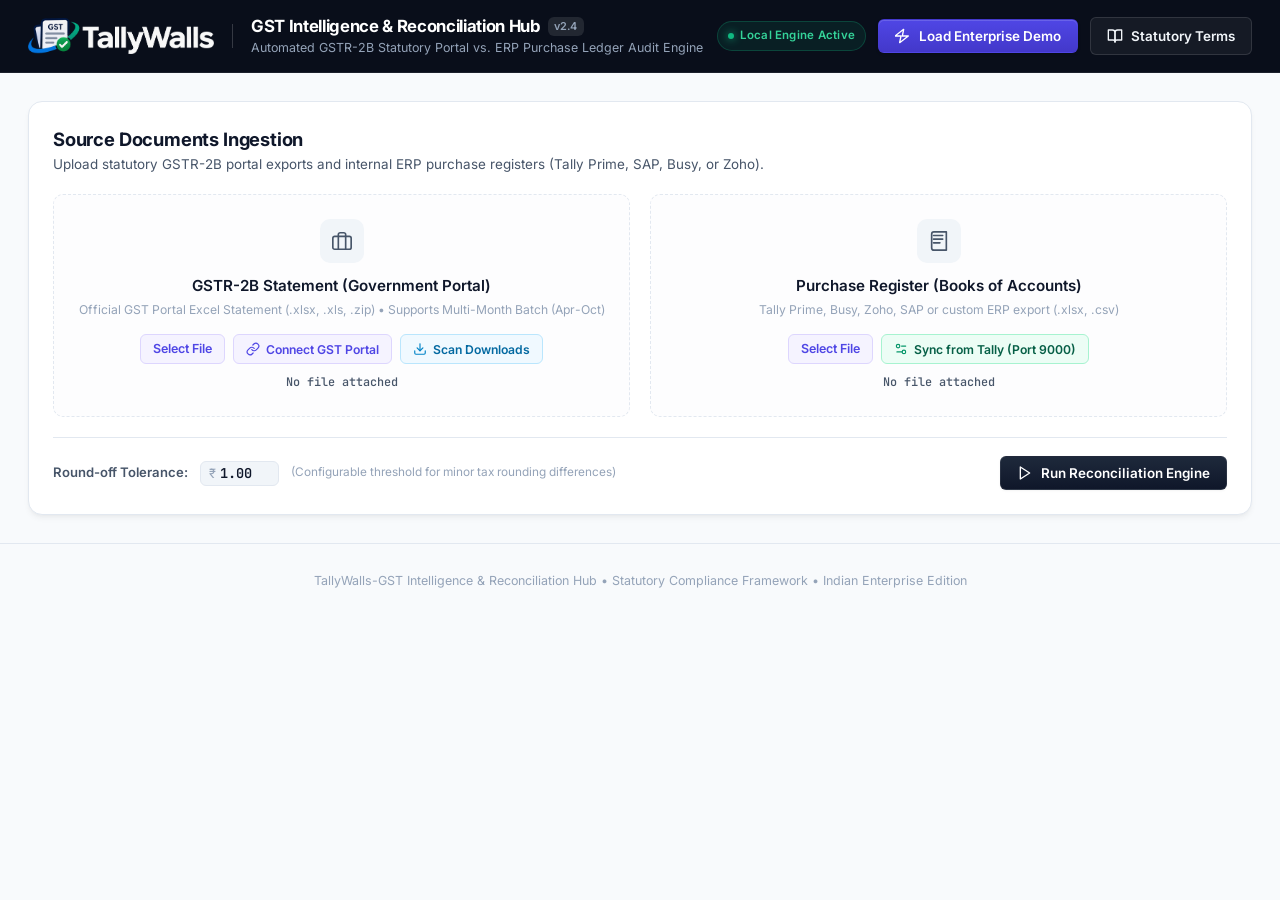
==== app/static/index.html @ 0a475962 "Add cloud sandbox graceful execution for portal bridge and tally prime sync" ====
<!DOCTYPE html>
<html lang="en">
<head>
  <meta charset="UTF-8">
  <meta name="viewport" content="width=device-width, initial-scale=1.0">
  <link rel="icon" type="image/png" href="/static/img/favicon.png">
  <link rel="apple-touch-icon" href="/static/img/icon-192.png">
  <title>TallyWalls-GST Intelligence & Reconciliation Hub | GSTR-2B vs. Books</title>
  <link rel="stylesheet" href="/static/css/style.css?v=2.1">
  <style>
    @import url('https://fonts.googleapis.com/css2?family=Inter:wght@300;400;500;600;700;800&family=JetBrains+Mono:wght@400;500;600&display=swap');

    /* SVG Safety: Never blow up across the screen */
    svg {
      display: inline-block;
      vertical-align: middle;
      flex-shrink: 0;
    }

    :root {
      --font-sans: 'Inter', -apple-system, BlinkMacSystemFont, 'Segoe UI', Roboto, sans-serif;
      --font-mono: 'JetBrains Mono', ui-monospace, SFMono-Regular, monospace;

      --bg-app: #f8fafc;
      --surface-card: #ffffff;
      --surface-subtle: #f1f5f9;
      --surface-muted: #e2e8f0;

      --text-primary: #0f172a;
      --text-secondary: #475569;
      --text-tertiary: #94a3b8;
      --text-inverse: #ffffff;

      --border-light: #e2e8f0;
      --border-subtle: #edf2f7;
      --border-focus: #3b82f6;

      --brand-navy: #090e1a;
      --brand-navy-light: #111827;
      --brand-indigo: #4f46e5;
      --brand-indigo-hover: #4338ca;
      --brand-blue: #2563eb;
      --brand-blue-hover: #1d4ed8;

      --status-exact-bg: #ecfdf5;
      --status-exact-border: #a7f3d0;
      --status-exact-text: #065f46;
      --status-exact-dot: #10b981;

      --status-norm-bg: #fffbeb;
      --status-norm-border: #fde68a;
      --status-norm-text: #92400e;
      --status-norm-dot: #f59e0b;

      --status-typo-bg: #fefce8;
      --status-typo-border: #fef08a;
      --status-typo-text: #854d0e;
      --status-typo-dot: #eab308;

      --status-mismatch-bg: #fff7ed;
      --status-mismatch-border: #fed7aa;
      --status-mismatch-text: #9a3412;
      --status-mismatch-dot: #f97316;

      --status-risk-bg: #fef2f2;
      --status-risk-border: #fecaca;
      --status-risk-text: #991b1b;
      --status-risk-dot: #ef4444;

      --status-unbooked-bg: #f0f9ff;
      --status-unbooked-border: #bae6fd;
      --status-unbooked-text: #075985;
      --status-unbooked-dot: #0ea5e9;

      --radius-sm: 6px;
      --radius-md: 10px;
      --radius-lg: 14px;
      --radius-full: 9999px;

      --shadow-subtle: 0 1px 3px 0 rgb(0 0 0 / 0.04), 0 1px 2px -1px rgb(0 0 0 / 0.03);
      --shadow-card: 0 4px 6px -1px rgb(0 0 0 / 0.05), 0 2px 4px -2px rgb(0 0 0 / 0.04);
      --shadow-elevated: 0 10px 15px -3px rgb(0 0 0 / 0.08), 0 4px 6px -4px rgb(0 0 0 / 0.04);
    }

    * {
      box-sizing: border-box;
      margin: 0;
      padding: 0;
    }

    body {
      font-family: var(--font-sans);
      background-color: var(--bg-app);
      color: var(--text-primary);
      line-height: 1.5;
      -webkit-font-smoothing: antialiased;
      -moz-osx-font-smoothing: grayscale;
    }

    .navbar {
      background-color: var(--brand-navy);
      border-bottom: 1px solid rgba(255, 255, 255, 0.08);
      position: sticky;
      top: 0;
      z-index: 50;
      backdrop-filter: blur(12px);
    }

    .nav-container {
      max-width: 1480px;
      margin: 0 auto;
      padding: 14px 28px;
      display: flex;
      align-items: center;
      justify-content: space-between;
    }

    
    .brand-logo-img {
      height: 36px;
      width: auto;
      max-height: 40px;
      object-fit: contain;
      display: block;
    }

    .brand-divider {
      width: 1px;
      height: 24px;
      background: rgba(255, 255, 255, 0.18);
      margin: 0 4px;
    }

    .brand-wrapper {
      display: flex;
      align-items: center;
      gap: 14px;
    }

    .brand-symbol {
      width: 36px;
      height: 36px;
      min-width: 36px;
      max-width: 36px;
      background: linear-gradient(135deg, #4f46e5 0%, #2563eb 100%);
      border-radius: 8px;
      display: flex;
      align-items: center;
      justify-content: center;
      color: #ffffff;
      box-shadow: 0 0 16px rgba(79, 70, 229, 0.4);
      overflow: hidden;
    }

    .brand-symbol svg {
      width: 20px;
      height: 20px;
      max-width: 20px;
      max-height: 20px;
    }

    .brand-text h1 {
      font-size: 1.05rem;
      font-weight: 700;
      letter-spacing: -0.02em;
      color: #ffffff;
      display: flex;
      align-items: center;
      gap: 8px;
    }

    .tag-version {
      font-size: 0.68rem;
      font-weight: 600;
      padding: 1px 6px;
      border-radius: var(--radius-sm);
      background: rgba(255, 255, 255, 0.1);
      color: #94a3b8;
      letter-spacing: 0.02em;
    }

    .brand-text p {
      font-size: 0.78rem;
      color: #94a3b8;
      font-weight: 400;
    }

    .nav-controls {
      display: flex;
      align-items: center;
      gap: 12px;
    }

    .badge-status {
      display: inline-flex;
      align-items: center;
      gap: 6px;
      padding: 5px 10px;
      background: rgba(16, 185, 129, 0.1);
      border: 1px solid rgba(16, 185, 129, 0.25);
      border-radius: var(--radius-full);
      font-size: 0.72rem;
      font-weight: 600;
      color: #34d399;
      letter-spacing: 0.02em;
    }

    .status-indicator-dot {
      width: 6px;
      height: 6px;
      border-radius: 50%;
      background-color: #10b981;
      box-shadow: 0 0 8px #10b981;
    }

    .btn-ui {
      display: inline-flex;
      align-items: center;
      justify-content: center;
      gap: 8px;
      font-family: var(--font-sans);
      font-size: 0.84rem;
      font-weight: 600;
      padding: 8px 16px;
      border-radius: var(--radius-sm);
      cursor: pointer;
      border: 1px solid transparent;
      transition: all 0.15s ease-in-out;
      text-decoration: none;
      white-space: nowrap;
    }

    .btn-ui svg {
      width: 16px;
      height: 16px;
      max-width: 16px;
      max-height: 16px;
    }

    .btn-ghost {
      background: rgba(255, 255, 255, 0.05);
      border-color: rgba(255, 255, 255, 0.12);
      color: #f1f5f9;
    }

    .btn-ghost:hover {
      background: rgba(255, 255, 255, 0.12);
      border-color: rgba(255, 255, 255, 0.2);
      color: #ffffff;
    }

    .btn-accent {
      background: linear-gradient(180deg, #4f46e5 0%, #4338ca 100%);
      color: #ffffff;
      box-shadow: 0 1px 3px rgba(0, 0, 0, 0.2), inset 0 1px 0 rgba(255, 255, 255, 0.15);
    }

    .btn-accent:hover {
      background: linear-gradient(180deg, #4338ca 0%, #3730a3 100%);
    }

    .btn-primary {
      background: linear-gradient(180deg, #1e293b 0%, #0f172a 100%);
      color: #ffffff;
      border: 1px solid rgba(255, 255, 255, 0.08);
      box-shadow: var(--shadow-subtle);
    }

    .btn-primary:hover {
      background: #090e1a;
      border-color: rgba(255, 255, 255, 0.15);
    }

    .btn-export {
      background: #059669;
      color: #ffffff;
      border: 1px solid #047857;
      box-shadow: var(--shadow-subtle);
    }

    .btn-export:hover {
      background: #047857;
    }

    .shell-container {
      max-width: 1480px;
      margin: 28px auto;
      padding: 0 28px;
    }

    .section-meta {
      margin-bottom: 20px;
      display: flex;
      align-items: baseline;
      justify-content: space-between;
    }

    .section-meta h2 {
      font-size: 1.15rem;
      font-weight: 700;
      letter-spacing: -0.01em;
      color: var(--text-primary);
    }

    .section-meta p {
      font-size: 0.84rem;
      color: var(--text-secondary);
    }

    .ingestion-card {
      background: var(--surface-card);
      border: 1px solid var(--border-light);
      border-radius: var(--radius-lg);
      padding: 24px;
      box-shadow: var(--shadow-card);
      margin-bottom: 28px;
    }

    .dual-drop-grid {
      display: grid;
      grid-template-columns: 1fr 1fr;
      gap: 20px;
      margin-bottom: 20px;
    }

    @media (max-width: 900px) {
      .dual-drop-grid {
        grid-template-columns: 1fr;
      }
    }

    .drop-card {
      border: 1.5px dashed var(--border-light);
      border-radius: var(--radius-md);
      padding: 24px 20px;
      background: #fdfdfe;
      transition: all 0.2s cubic-bezier(0.4, 0, 0.2, 1);
      display: flex;
      flex-direction: column;
      align-items: center;
      text-align: center;
      position: relative;
      cursor: pointer;
    }

    .drop-card:hover {
      border-color: var(--brand-indigo);
      background: #faf5ff;
    }

    .drop-card.dragover {
      border-color: var(--brand-indigo);
      background: #eef2ff;
      border-style: solid;
      transform: scale(0.995);
    }

    .drop-card.has-file {
      border-color: #10b981;
      background: #f0fdf4;
      border-style: solid;
    }

    .drop-icon-box {
      width: 44px;
      height: 44px;
      min-width: 44px;
      max-width: 44px;
      border-radius: 10px;
      background: var(--surface-subtle);
      display: flex;
      align-items: center;
      justify-content: center;
      color: var(--text-secondary);
      margin-bottom: 12px;
      transition: all 0.2s ease;
    }

    .drop-icon-box svg {
      width: 22px;
      height: 22px;
      max-width: 22px;
      max-height: 22px;
    }

    .drop-card:hover .drop-icon-box {
      background: #ede9fe;
      color: var(--brand-indigo);
    }

    .drop-card.has-file .drop-icon-box {
      background: #d1fae5;
      color: #059669;
    }

    .drop-title {
      font-size: 0.95rem;
      font-weight: 600;
      color: var(--text-primary);
      margin-bottom: 4px;
    }

    .drop-format-hint {
      font-size: 0.76rem;
      color: var(--text-tertiary);
      margin-bottom: 14px;
    }

    .btn-subtle-upload {
      font-size: 0.78rem;
      font-weight: 600;
      color: var(--brand-indigo);
      background: #f5f3ff;
      border: 1px solid #ddd6fe;
      padding: 5px 12px;
      border-radius: var(--radius-sm);
      pointer-events: none;
    }

    .file-status-chip {
      margin-top: 10px;
      font-family: var(--font-mono);
      font-size: 0.74rem;
      font-weight: 500;
      color: var(--text-secondary);
      display: flex;
      align-items: center;
      gap: 6px;
      max-width: 90%;
      overflow: hidden;
      text-overflow: ellipsis;
      white-space: nowrap;
    }

    .action-toolbar {
      display: flex;
      align-items: center;
      justify-content: space-between;
      padding-top: 18px;
      border-top: 1px solid var(--border-light);
      flex-wrap: wrap;
      gap: 14px;
    }

    .tolerance-panel {
      display: flex;
      align-items: center;
      gap: 12px;
    }

    .tolerance-panel label {
      font-size: 0.82rem;
      font-weight: 600;
      color: var(--text-secondary);
    }

    .tolerance-input-box {
      display: flex;
      align-items: center;
      background: var(--surface-subtle);
      border: 1px solid var(--border-light);
      border-radius: var(--radius-sm);
      padding: 2px 8px;
    }

    .tolerance-prefix {
      font-size: 0.8rem;
      color: var(--text-tertiary);
      margin-right: 4px;
    }

    .tolerance-input-box input {
      width: 50px;
      background: transparent;
      border: none;
      font-family: var(--font-mono);
      font-size: 0.85rem;
      font-weight: 600;
      color: var(--text-primary);
      outline: none;
    }

    .tolerance-desc {
      font-size: 0.74rem;
      color: var(--text-tertiary);
    }

    .reconcile-loader {
      display: none;
      background: var(--surface-card);
      border: 1px solid var(--border-light);
      border-radius: var(--radius-lg);
      padding: 48px;
      text-align: center;
      margin-bottom: 28px;
      box-shadow: var(--shadow-card);
    }

    .loader-pulse {
      width: 48px;
      height: 48px;
      margin: 0 auto 16px;
      position: relative;
    }

    .loader-pulse::before,
    .loader-pulse::after {
      content: '';
      position: absolute;
      inset: 0;
      border-radius: 50%;
      border: 3px solid transparent;
      border-top-color: var(--brand-indigo);
      animation: spin 1s cubic-bezier(0.55, 0.25, 0.25, 0.95) infinite;
    }

    .loader-pulse::after {
      border-top-color: var(--brand-blue);
      animation-duration: 1.4s;
    }

    @keyframes spin {
      to { transform: rotate(360deg); }
    }

    .loader-title {
      font-size: 1rem;
      font-weight: 600;
      color: var(--text-primary);
      margin-bottom: 4px;
    }

    .loader-sub {
      font-size: 0.82rem;
      color: var(--text-secondary);
    }

    .kpi-cluster {
      display: grid;
      grid-template-columns: repeat(auto-fit, minmax(240px, 1fr));
      gap: 16px;
      margin-bottom: 28px;
    }

    .metric-card {
      background: var(--surface-card);
      border: 1px solid var(--border-light);
      border-radius: var(--radius-md);
      padding: 18px 20px;
      box-shadow: var(--shadow-subtle);
      position: relative;
      overflow: hidden;
      transition: transform 0.15s ease, box-shadow 0.15s ease;
    }

    .metric-card:hover {
      transform: translateY(-1px);
      box-shadow: var(--shadow-card);
    }

    .metric-top {
      display: flex;
      align-items: center;
      justify-content: space-between;
      margin-bottom: 10px;
    }

    .metric-label {
      font-size: 0.72rem;
      font-weight: 700;
      letter-spacing: 0.05em;
      text-transform: uppercase;
      color: var(--text-secondary);
    }

    .metric-icon-small {
      width: 24px;
      height: 24px;
      min-width: 24px;
      max-width: 24px;
      border-radius: 6px;
      display: flex;
      align-items: center;
      justify-content: center;
    }

    .metric-icon-small svg {
      width: 14px;
      height: 14px;
      max-width: 14px;
      max-height: 14px;
    }

    .metric-amount {
      font-size: 1.45rem;
      font-weight: 800;
      font-family: var(--font-sans);
      font-variant-numeric: tabular-nums;
      letter-spacing: -0.03em;
      color: var(--text-primary);
      margin-bottom: 6px;
    }

    .metric-footer {
      font-size: 0.78rem;
      color: var(--text-secondary);
      display: flex;
      align-items: center;
      gap: 6px;
    }

    .card-theme-books .metric-icon-small { background: #f1f5f9; color: #475569; }
    .card-theme-portal .metric-icon-small { background: #e0f2fe; color: #0284c7; }
    .card-theme-matched {
      border-color: var(--status-exact-border);
      background: linear-gradient(180deg, #ffffff 0%, #f0fdf4 100%);
    }
    .card-theme-matched .metric-icon-small { background: #d1fae5; color: #059669; }

    .card-theme-risk {
      border-color: var(--status-risk-border);
      background: linear-gradient(180deg, #ffffff 0%, #fef2f2 100%);
    }
    .card-theme-risk .metric-icon-small { background: #fee2e2; color: #dc2626; }
    .card-theme-risk .metric-amount { color: #b91c1c; }

    .card-theme-unbooked {
      border-color: var(--status-unbooked-border);
      background: linear-gradient(180deg, #ffffff 0%, #f0f9ff 100%);
    }
    .card-theme-unbooked .metric-icon-small { background: #e0f2fe; color: #0284c7; }

    .recon-vault-card {
      background: var(--surface-card);
      border: 1px solid var(--border-light);
      border-radius: var(--radius-lg);
      box-shadow: var(--shadow-card);
      overflow: hidden;
      margin-bottom: 40px;
    }

    .vault-header-bar {
      padding: 16px 20px;
      border-bottom: 1px solid var(--border-light);
      display: flex;
      align-items: center;
      justify-content: space-between;
      flex-wrap: wrap;
      gap: 16px;
    }

    .search-field {
      position: relative;
      min-width: 300px;
      flex: 1;
      max-width: 440px;
    }

    .search-field input {
      width: 100%;
      padding: 8px 12px 8px 36px;
      font-family: var(--font-sans);
      font-size: 0.84rem;
      background: var(--surface-subtle);
      border: 1px solid var(--border-light);
      border-radius: var(--radius-sm);
      outline: none;
      transition: all 0.15s ease;
      color: var(--text-primary);
    }

    .search-field input:focus {
      background: #ffffff;
      border-color: var(--brand-indigo);
      box-shadow: 0 0 0 3px rgba(79, 70, 229, 0.1);
    }

    .search-icon-pos {
      position: absolute;
      left: 10px;
      top: 50%;
      transform: translateY(-50%);
      color: var(--text-tertiary);
      display: flex;
    }

    .search-icon-pos svg {
      width: 16px;
      height: 16px;
      max-width: 16px;
      max-height: 16px;
    }

    .segmented-tabs-wrapper {
      padding: 12px 20px;
      background: #fafafa;
      border-bottom: 1px solid var(--border-light);
      overflow-x: auto;
      scrollbar-width: none;
    }

    .segmented-tabs-wrapper::-webkit-scrollbar {
      display: none;
    }

    .segmented-tabs {
      display: inline-flex;
      gap: 6px;
      background: var(--surface-subtle);
      padding: 3px;
      border-radius: var(--radius-sm);
      border: 1px solid var(--border-light);
    }

    .tab-pill {
      font-family: var(--font-sans);
      font-size: 0.78rem;
      font-weight: 600;
      padding: 5px 12px;
      border-radius: 4px;
      background: transparent;
      color: var(--text-secondary);
      border: none;
      cursor: pointer;
      display: inline-flex;
      align-items: center;
      gap: 6px;
      transition: all 0.15s ease;
      white-space: nowrap;
    }

    .tab-pill:hover {
      color: var(--text-primary);
    }

    .tab-pill.active {
      background: #ffffff;
      color: var(--text-primary);
      box-shadow: 0 1px 3px rgba(0, 0, 0, 0.08);
    }

    .tab-count {
      font-size: 0.7rem;
      font-weight: 700;
      padding: 1px 6px;
      border-radius: var(--radius-full);
      background: var(--surface-muted);
      color: var(--text-secondary);
    }

    .tab-pill.active .tab-count {
      background: #f1f5f9;
      color: var(--brand-navy);
    }

    .table-viewport {
      overflow-x: auto;
      max-height: 700px;
    }

    .ledger-table {
      width: 100%;
      border-collapse: separate;
      border-spacing: 0;
      font-size: 0.82rem;
      text-align: left;
    }

    .th-group-books {
      background: #f1f5f9;
      color: #1e293b;
      font-weight: 700;
      text-transform: uppercase;
      font-size: 0.7rem;
      letter-spacing: 0.05em;
      padding: 6px 12px;
      border-right: 1px solid var(--border-light);
      border-bottom: 1px solid var(--border-light);
    }

    .th-group-portal {
      background: #f0f9ff;
      color: #0369a1;
      font-weight: 700;
      text-transform: uppercase;
      font-size: 0.7rem;
      letter-spacing: 0.05em;
      padding: 6px 12px;
      border-right: 1px solid var(--border-light);
      border-bottom: 1px solid var(--border-light);
    }

    .ledger-table th {
      background: #f8fafc;
      color: var(--text-secondary);
      font-weight: 600;
      font-size: 0.74rem;
      text-transform: uppercase;
      letter-spacing: 0.04em;
      padding: 10px 14px;
      border-bottom: 1px solid var(--border-light);
      white-space: nowrap;
      position: sticky;
      top: 0;
      z-index: 10;
    }

    .ledger-table td {
      padding: 12px 14px;
      border-bottom: 1px solid var(--border-subtle);
      vertical-align: middle;
      background-color: transparent;
    }

    /* Full-Row Data Highlighting for GST Audit Visualization */
    .ledger-table tbody tr.recon-row {
      transition: background-color 0.15s ease;
    }

    /* 1. Exact Match: Clean Emerald Mint across whole row */
    .ledger-table tbody tr.recon-row-exact,
    .ledger-table tbody tr.recon-row-exact td {
      background-color: #ecfdf5 !important;
      border-bottom: 1px solid #a7f3d0 !important;
    }
    .ledger-table tbody tr.recon-row-exact td:first-child {
      border-left: 4px solid #10b981 !important;
    }
    .ledger-table tbody tr.recon-row-exact:hover,
    .ledger-table tbody tr.recon-row-exact:hover td {
      background-color: #d1fae5 !important;
    }

    /* 2. Normalized Match: Soft Blue across whole row */
    .ledger-table tbody tr.recon-row-norm,
    .ledger-table tbody tr.recon-row-norm td {
      background-color: #eff6ff !important;
      border-bottom: 1px solid #bfdbfe !important;
    }
    .ledger-table tbody tr.recon-row-norm td:first-child {
      border-left: 4px solid #3b82f6 !important;
    }
    .ledger-table tbody tr.recon-row-norm:hover,
    .ledger-table tbody tr.recon-row-norm:hover td {
      background-color: #dbeafe !important;
    }

    /* 3. Typo Match: Clear Warm Amber / Golden Yellow across whole row */
    .ledger-table tbody tr.recon-row-typo,
    .ledger-table tbody tr.recon-row-typo td {
      background-color: #fef9c3 !important;
      border-bottom: 1px solid #fde047 !important;
    }
    .ledger-table tbody tr.recon-row-typo td:first-child {
      border-left: 4px solid #eab308 !important;
    }
    .ledger-table tbody tr.recon-row-typo:hover,
    .ledger-table tbody tr.recon-row-typo:hover td {
      background-color: #fef08a !important;
    }

    /* 4. Value Mismatch: Warm Peach / Soft Orange across whole row */
    .ledger-table tbody tr.recon-row-mismatch,
    .ledger-table tbody tr.recon-row-mismatch td {
      background-color: #ffedd5 !important;
      border-bottom: 1px solid #fed7aa !important;
    }
    .ledger-table tbody tr.recon-row-mismatch td:first-child {
      border-left: 4px solid #f97316 !important;
    }
    .ledger-table tbody tr.recon-row-mismatch:hover,
    .ledger-table tbody tr.recon-row-mismatch:hover td {
      background-color: #fed7aa !important;
    }

    /* 5. Missing in 2B (ITC At Risk): Soft Red across whole row */
    .ledger-table tbody tr.recon-row-risk,
    .ledger-table tbody tr.recon-row-risk td {
      background-color: #fee2e2 !important;
      border-bottom: 1px solid #fca5a5 !important;
    }
    .ledger-table tbody tr.recon-row-risk td:first-child {
      border-left: 4px solid #ef4444 !important;
    }
    .ledger-table tbody tr.recon-row-risk:hover,
    .ledger-table tbody tr.recon-row-risk:hover td {
      background-color: #fecaca !important;
    }

    /* 6. Missing in Books (Unclaimed Bills): Soft Sky Cyan across whole row */
    .ledger-table tbody tr.recon-row-unbooked,
    .ledger-table tbody tr.recon-row-unbooked td {
      background-color: #e0f2fe !important;
      border-bottom: 1px solid #7dd3fc !important;
    }
    .ledger-table tbody tr.recon-row-unbooked td:first-child {
      border-left: 4px solid #0284c7 !important;
    }
    .ledger-table tbody tr.recon-row-unbooked:hover,
    .ledger-table tbody tr.recon-row-unbooked:hover td {
      background-color: #bae6fd !important;
    }

    /* Typo Highlight Badge */
    .diff-highlight {
      background-color: #fef08a;
      color: #854d0e;
      font-weight: 700;
      padding: 2px 6px;
      border-radius: 4px;
      border: 1px dashed #ca8a04;
      display: inline-block;
    }

    /* Status Pills */
    .status-pill {
      display: inline-flex;
      align-items: center;
      gap: 6px;
      padding: 4px 10px;
      border-radius: 9999px;
      font-size: 0.74rem;
      font-weight: 700;
      white-space: nowrap;
      letter-spacing: 0.01em;
    }
    .status-pill .dot {
      width: 6px;
      height: 6px;
      border-radius: 50%;
    }
    .status-pill-exact { background: #dcfce7; color: #15803d; border: 1px solid #86efac; }
    .status-pill-exact .dot { background: #15803d; }

    .status-pill-norm { background: #fef3c7; color: #b45309; border: 1px solid #fcd34d; }
    .status-pill-norm .dot { background: #b45309; }

    .status-pill-typo { background: #fef9c3; color: #a16207; border: 1px solid #fde047; }
    .status-pill-typo .dot { background: #a16207; }

    .status-pill-mismatch { background: #ffedd5; color: #c2410c; border: 1px solid #fdba74; }
    .status-pill-mismatch .dot { background: #c2410c; }

    .status-pill-risk { background: #fee2e2; color: #b91c1c; border: 1px solid #fca5a5; }
    .status-pill-risk .dot { background: #b91c1c; }

    .status-pill-unbooked { background: #e0f2fe; color: #0369a1; border: 1px solid #7dd3fc; }
    .status-pill-unbooked .dot { background: #0369a1; }

    /* Row hover colors handled per status class */

    .num-cell {
      text-align: right;
      font-family: var(--font-mono);
      font-variant-numeric: tabular-nums;
      font-size: 0.8rem;
    }

    .text-cell-dim {
      color: var(--text-tertiary);
    }

    .status-badge {
      display: inline-flex;
      align-items: center;
      gap: 6px;
      padding: 3px 8px;
      border-radius: 4px;
      font-size: 0.72rem;
      font-weight: 600;
      letter-spacing: 0.01em;
      white-space: nowrap;
      border: 1px solid transparent;
    }

    .status-badge .dot {
      width: 5px;
      height: 5px;
      border-radius: 50%;
    }

    .badge-exact {
      background: var(--status-exact-bg);
      border-color: var(--status-exact-border);
      color: var(--status-exact-text);
    }
    .badge-exact .dot { background: var(--status-exact-dot); }

    .badge-normalized {
      background: var(--status-norm-bg);
      border-color: var(--status-norm-border);
      color: var(--status-norm-text);
    }
    .badge-normalized .dot { background: var(--status-norm-dot); }

    .badge-typo {
      background: var(--status-typo-bg);
      border-color: var(--status-typo-border);
      color: var(--status-typo-text);
    }
    .badge-typo .dot { background: var(--status-typo-dot); }

    .badge-mismatch {
      background: var(--status-mismatch-bg);
      border-color: var(--status-mismatch-border);
      color: var(--status-mismatch-text);
    }
    .badge-mismatch .dot { background: var(--status-mismatch-dot); }

    .badge-risk {
      background: var(--status-risk-bg);
      border-color: var(--status-risk-border);
      color: var(--status-risk-text);
    }
    .badge-risk .dot { background: var(--status-risk-dot); }

    .badge-unbooked {
      background: var(--status-unbooked-bg);
      border-color: var(--status-unbooked-border);
      color: var(--status-unbooked-text);
    }
    .badge-unbooked .dot { background: var(--status-unbooked-dot); }

    .vendor-title {
      font-weight: 600;
      color: var(--text-primary);
      max-width: 220px;
      overflow: hidden;
      text-overflow: ellipsis;
      white-space: nowrap;
    }

    .vendor-gstin {
      font-family: var(--font-mono);
      font-size: 0.72rem;
      color: var(--text-tertiary);
      letter-spacing: 0.02em;
    }

    .invoice-pill {
      font-family: var(--font-mono);
      font-size: 0.76rem;
      font-weight: 500;
      padding: 2px 6px;
      border-radius: 4px;
      background: #f1f5f9;
      color: #334155;
      display: inline-block;
    }

    .invoice-portal-pill {
      font-family: var(--font-mono);
      font-size: 0.76rem;
      font-weight: 500;
      padding: 2px 6px;
      border-radius: 4px;
      background: #e0f2fe;
      color: #0369a1;
      display: inline-block;
    }

    .remarks-audit-box {
      font-size: 0.75rem;
      color: var(--text-secondary);
      line-height: 1.4;
      max-width: 280px;
    }

    .app-footer {
      text-align: center;
      padding: 28px 0;
      border-top: 1px solid var(--border-light);
      font-size: 0.78rem;
      color: var(--text-tertiary);
    }

    /* PORTAL BRIDGE, TALLY & DOWNLOADS SCANNER STYLING */
    .btn-portal-trigger {
      display: inline-flex;
      align-items: center;
      gap: 6px;
      font-family: var(--font-sans);
      font-size: 0.76rem;
      font-weight: 600;
      color: var(--brand-indigo);
      background: #f5f3ff;
      border: 1px solid #ddd6fe;
      padding: 6px 12px;
      border-radius: var(--radius-sm);
      cursor: pointer;
      transition: all 0.15s ease;
    }

    .btn-portal-trigger:hover {
      background: #ede9fe;
      border-color: #c4b5fd;
    }

    .btn-portal-trigger svg {
      width: 14px;
      height: 14px;
      color: var(--brand-indigo);
    }

    .btn-scan-trigger {
      display: inline-flex;
      align-items: center;
      gap: 6px;
      font-family: var(--font-sans);
      font-size: 0.76rem;
      font-weight: 600;
      color: #0369a1;
      background: #f0f9ff;
      border: 1px solid #bae6fd;
      padding: 6px 12px;
      border-radius: var(--radius-sm);
      cursor: pointer;
      transition: all 0.15s ease;
    }

    .btn-scan-trigger:hover {
      background: #e0f2fe;
      border-color: #7dd3fc;
    }

    .btn-scan-trigger svg {
      width: 14px;
      height: 14px;
      color: #0284c7;
    }

    .btn-tally-trigger {
      display: inline-flex;
      align-items: center;
      gap: 6px;
      font-family: var(--font-sans);
      font-size: 0.76rem;
      font-weight: 600;
      color: #065f46;
      background: #ecfdf5;
      border: 1px solid #a7f3d0;
      padding: 6px 12px;
      border-radius: var(--radius-sm);
      cursor: pointer;
      transition: all 0.15s ease;
    }

    .btn-tally-trigger:hover {
      background: #d1fae5;
      border-color: #6ee7b7;
    }

    .btn-tally-trigger svg {
      width: 14px;
      height: 14px;
      color: #059669;
    }

    .downloads-item-row {
      display: flex;
      align-items: center;
      justify-content: space-between;
      padding: 10px 14px;
      background: #ffffff;
      border: 1px solid var(--border-light);
      border-radius: var(--radius-md);
      margin-bottom: 8px;
      transition: all 0.15s ease;
    }

    .downloads-item-row:hover {
      border-color: var(--brand-blue);
      background: #f8fafc;
    }

    .tally-status-badge {
      display: inline-flex;
      align-items: center;
      gap: 6px;
      padding: 4px 10px;
      border-radius: var(--radius-full);
      font-size: 0.78rem;
      font-weight: 600;
    }

    .tally-status-badge.active {
      background: #ecfdf5;
      color: #065f46;
      border: 1px solid #a7f3d0;
    }

    .tally-status-badge.inactive {
      background: #fef2f2;
      color: #991b1b;
      border: 1px solid #fecaca;
    }

    .modal-overlay {
      position: fixed;
      inset: 0;
      background: rgba(15, 23, 42, 0.65);
      backdrop-filter: blur(4px);
      z-index: 100;
      display: flex;
      align-items: center;
      justify-content: center;
      padding: 20px;
    }

    .modal-window {
      background: #ffffff;
      border: 1px solid var(--border-light);
      border-radius: var(--radius-lg);
      width: 100%;
      max-width: 580px;
      box-shadow: 0 20px 25px -5px rgb(0 0 0 / 0.15), 0 8px 10px -6px rgb(0 0 0 / 0.1);
      overflow: hidden;
      animation: modalFadeIn 0.2s cubic-bezier(0.16, 1, 0.3, 1);
    }

    @keyframes modalFadeIn {
      from { opacity: 0; transform: scale(0.96); }
      to { opacity: 1; transform: scale(1); }
    }

    .modal-header {
      padding: 18px 22px;
      border-bottom: 1px solid var(--border-light);
      display: flex;
      align-items: center;
      gap: 12px;
      background: #fafafa;
    }

    .modal-header-icon {
      width: 36px;
      height: 36px;
      border-radius: 8px;
      background: #ede9fe;
      color: var(--brand-indigo);
      display: flex;
      align-items: center;
      justify-content: center;
      flex-shrink: 0;
    }

    .modal-header h3 {
      font-size: 1.05rem;
      font-weight: 700;
      color: var(--text-primary);
    }

    .modal-sub {
      font-size: 0.78rem;
      color: var(--text-secondary);
    }

    .modal-sub code {
      font-family: var(--font-mono);
      background: #e2e8f0;
      padding: 1px 4px;
      border-radius: 3px;
    }

    .btn-modal-close {
      margin-left: auto;
      background: transparent;
      border: none;
      font-size: 1.4rem;
      color: var(--text-tertiary);
      cursor: pointer;
      line-height: 1;
    }

    .btn-modal-close:hover {
      color: var(--text-primary);
    }

    .modal-body {
      padding: 22px;
    }

    .portal-info-banner {
      background: #f0fdf4;
      border: 1px solid #bbf7d0;
      border-radius: var(--radius-sm);
      padding: 12px 14px;
      font-size: 0.8rem;
      color: #166534;
      display: flex;
      gap: 10px;
      margin-bottom: 18px;
      line-height: 1.45;
    }

    .portal-info-banner svg {
      flex-shrink: 0;
      margin-top: 2px;
    }

    .form-row-grid {
      display: grid;
      grid-template-columns: 1fr 1fr;
      gap: 14px;
      margin-bottom: 14px;
    }

    .form-group {
      margin-bottom: 14px;
    }

    .form-group label {
      display: block;
      font-size: 0.78rem;
      font-weight: 600;
      color: var(--text-secondary);
      margin-bottom: 6px;
    }

    .form-input, .form-select {
      width: 100%;
      padding: 8px 12px;
      font-family: var(--font-sans);
      font-size: 0.84rem;
      background: var(--surface-subtle);
      border: 1px solid var(--border-light);
      border-radius: var(--radius-sm);
      outline: none;
      transition: all 0.15s ease;
      color: var(--text-primary);
    }

    .form-input:focus, .form-select:focus {
      background: #ffffff;
      border-color: var(--brand-indigo);
      box-shadow: 0 0 0 3px rgba(79, 70, 229, 0.1);
    }

    .form-checkbox {
      display: flex;
      align-items: center;
      gap: 8px;
      font-size: 0.78rem;
      color: var(--text-secondary);
      margin-bottom: 16px;
      cursor: pointer;
    }

    .portal-progress-box {
      background: #f8fafc;
      border: 1px solid var(--border-light);
      border-radius: var(--radius-sm);
      padding: 14px;
      margin-top: 14px;
    }

    .progress-step-item {
      font-size: 0.78rem;
      color: var(--text-secondary);
      display: flex;
      align-items: center;
      gap: 8px;
      margin-bottom: 6px;
    }

    .progress-step-item:last-child {
      margin-bottom: 0;
    }

    .step-dot {
      width: 6px;
      height: 6px;
      border-radius: 50%;
      background: #cbd5e1;
    }

    .progress-step-item.active {
      color: var(--brand-indigo);
      font-weight: 600;
    }

    .progress-step-item.active .step-dot {
      background: var(--brand-indigo);
      box-shadow: 0 0 6px var(--brand-indigo);
    }

    .progress-step-item.done {
      color: #059669;
    }

    .progress-step-item.done .step-dot {
      background: #10b981;
    }

    .modal-footer {
      padding: 16px 22px;
      border-top: 1px solid var(--border-light);
      background: #fafafa;
      display: flex;
      gap: 12px;
    }
  </style>
</head>
<body>

  <!-- TOP ENTERPRISE NAVIGATION -->
  <header class="navbar">
    <div class="nav-container">
      <div class="brand-wrapper">
        <img src="[data-uri]" alt="TallyWalls" class="brand-logo-img">
        <div class="brand-divider"></div>
        <div class="brand-text">
          <h1>GST Intelligence & Reconciliation Hub <span class="tag-version">v2.4</span></h1>
          <p>Automated GSTR-2B Statutory Portal vs. ERP Purchase Ledger Audit Engine</p>
        </div>
      </div>

      <div class="nav-controls">
        <div class="badge-status">
          <span class="status-indicator-dot"></span>
          <span id="engineStatusLabel">Local Engine Active</span>
        </div>

        <button id="btnLoadSample" class="btn-ui btn-accent">
          <svg width="16" height="16" viewBox="0 0 24 24" fill="none" stroke="currentColor" stroke-width="2" stroke-linecap="round" stroke-linejoin="round">
            <path d="m13 2-2 10h9L7 22l2-10H0z"/>
          </svg>
          <span>Load Enterprise Demo</span>
        </button>

        <a href="/static/../../gst_financial_terms_guide.html" target="_blank" class="btn-ui btn-ghost">
          <svg width="16" height="16" viewBox="0 0 24 24" fill="none" stroke="currentColor" stroke-width="2" stroke-linecap="round" stroke-linejoin="round">
            <path d="M2 3h6a4 4 0 0 1 4 4v14a3 3 0 0 0-3-3H2z"/>
            <path d="M22 3h-6a4 4 0 0 0-4 4v14a3 3 0 0 1 3-3h7z"/>
          </svg>
          <span>Statutory Terms</span>
        </a>
      </div>
    </div>
  </header>

  <!-- MAIN APP SHELL -->
  <main class="shell-container">

    <!-- INGESTION PANEL -->
    <section class="ingestion-card">
      <div class="section-meta">
        <div>
          <h2>Source Documents Ingestion</h2>
          <p>Upload statutory GSTR-2B portal exports and internal ERP purchase registers (Tally Prime, SAP, Busy, or Zoho).</p>
        </div>
      </div>

      <div class="dual-drop-grid">
        <!-- GSTR-2B Drop Card -->
        <div class="drop-card" id="dropZone2B">
          <input type="file" id="file2B" accept=".xlsx, .xls, .csv, .zip" multiple hidden>
          <div class="drop-icon-box">
            <svg width="22" height="22" viewBox="0 0 24 24" fill="none" stroke="currentColor" stroke-width="1.8" stroke-linecap="round" stroke-linejoin="round">
              <rect width="20" height="14" x="2" y="7" rx="2" ry="2"/>
              <path d="M16 21V5a2 2 0 0 0-2-2h-4a2 2 0 0 0-2 2v16"/>
            </svg>
          </div>
          <div class="drop-title">GSTR-2B Statement (Government Portal)</div>
          <div class="drop-format-hint">Official GST Portal Excel Statement (.xlsx, .xls, .zip) • Supports Multi-Month Batch (Apr-Oct)</div>
          <div style="display:flex; gap:8px; flex-wrap:wrap; justify-content:center;">
            <span class="btn-subtle-upload" onclick="event.stopPropagation(); document.getElementById('file2B').click();">Select File</span>
            <button type="button" id="btnOpenPortalModal" class="btn-portal-trigger" onclick="event.stopPropagation(); openPortalModal();">
              <svg width="14" height="14" viewBox="0 0 24 24" fill="none" stroke="currentColor" stroke-width="2" stroke-linecap="round" stroke-linejoin="round">
                <path d="M10 13a5 5 0 0 0 7.54.54l3-3a5 5 0 0 0-7.07-7.07l-1.72 1.71"/>
                <path d="M14 11a5 5 0 0 0-7.54-.54l-3 3a5 5 0 0 0 7.07 7.07l1.71-1.71"/>
              </svg>
              <span>Connect GST Portal</span>
            </button>
            <button type="button" id="btnOpenDownloadsModal" class="btn-scan-trigger" onclick="event.stopPropagation(); openDownloadsModal();">
              <svg width="14" height="14" viewBox="0 0 24 24" fill="none" stroke="currentColor" stroke-width="2" stroke-linecap="round" stroke-linejoin="round">
                <path d="M21 15v4a2 2 0 0 1-2 2H5a2 2 0 0 1-2-2v-4"/>
                <polyline points="7 10 12 15 17 10"/>
                <line x1="12" y1="15" x2="12" y2="3"/>
              </svg>
              <span>Scan Downloads</span>
            </button>
          </div>
          <div class="file-status-chip" id="fileName2B">No file attached</div>
        </div>

        <!-- Purchase Register Drop Card -->
        <div class="drop-card" id="dropZoneBooks">
          <input type="file" id="fileBooks" accept=".xlsx, .xls, .csv" hidden>
          <div class="drop-icon-box">
            <svg width="22" height="22" viewBox="0 0 24 24" fill="none" stroke="currentColor" stroke-width="1.8" stroke-linecap="round" stroke-linejoin="round">
              <path d="M4 19.5v-15A2.5 2.5 0 0 1 6.5 2H20v20H6.5a2.5 2.5 0 0 1-2.5-2.5Z"/>
              <path d="M6 6h10"/>
              <path d="M6 10h10"/>
              <path d="M6 14h7"/>
            </svg>
          </div>
          <div class="drop-title">Purchase Register (Books of Accounts)</div>
          <div class="drop-format-hint">Tally Prime, Busy, Zoho, SAP or custom ERP export (.xlsx, .csv)</div>
          <div style="display:flex; gap:8px; flex-wrap:wrap; justify-content:center;">
            <span class="btn-subtle-upload" onclick="event.stopPropagation(); document.getElementById('fileBooks').click();">Select File</span>
            <button type="button" id="btnOpenTallyModal" class="btn-tally-trigger" onclick="event.stopPropagation(); openTallyModal();">
              <svg width="14" height="14" viewBox="0 0 24 24" fill="none" stroke="currentColor" stroke-width="2" stroke-linecap="round" stroke-linejoin="round">
                <path d="M20 7h-7"/>
                <path d="M14 17H5"/>
                <circle cx="17" cy="17" r="3"/>
                <circle cx="7" cy="7" r="3"/>
              </svg>
              <span>Sync from Tally (Port 9000)</span>
            </button>
          </div>
          <div class="file-status-chip" id="fileNameBooks">No file attached</div>
        </div>
      </div>

      <!-- Ingestion Toolbar & Actions -->
      <div class="action-toolbar">
        <div class="tolerance-panel">
          <label for="toleranceInput">Round-off Tolerance:</label>
          <div class="tolerance-input-box">
            <span class="tolerance-prefix">₹</span>
            <input type="number" id="toleranceInput" value="1.00" step="0.50" min="0" max="10.0">
          </div>
          <span class="tolerance-desc">(Configurable threshold for minor tax rounding differences)</span>
        </div>

        <button id="btnReconcile" class="btn-ui btn-primary">
          <svg width="16" height="16" viewBox="0 0 24 24" fill="none" stroke="currentColor" stroke-width="2" stroke-linecap="round" stroke-linejoin="round">
            <polygon points="5 3 19 12 5 21 5 3"/>
          </svg>
          <span>Run Reconciliation Engine</span>
        </button>
      </div>
    </section>

    <!-- PROCESSING SHIMMER -->
    <div id="loadingIndicator" class="reconcile-loader">
      <div class="loader-pulse"></div>
      <div class="loader-title" id="loadingText">Processing & Multi-Tier Normalization...</div>
      <div class="loader-sub">Matching across GSTIN, cleaned invoice numbers, and statutory tax tolerances.</div>
    </div>

    <!-- RECONCILIATION AUDIT VAULT (Revealed after reconciliation) -->
    <div id="resultsSection" style="display: none;">

      <!-- EXECUTIVE KPI METRICS -->
      <div class="kpi-cluster">
        <!-- Books Total -->
        <div class="metric-card card-theme-books">
          <div class="metric-top">
            <span class="metric-label">Books ITC Claimed</span>
            <div class="metric-icon-small">
              <svg width="14" height="14" viewBox="0 0 24 24" fill="none" stroke="currentColor" stroke-width="2" stroke-linecap="round" stroke-linejoin="round">
                <path d="M4 19.5v-15A2.5 2.5 0 0 1 6.5 2H20v20H6.5a2.5 2.5 0 0 1-2.5-2.5Z"/>
              </svg>
            </div>
          </div>
          <div class="metric-amount" id="kpiBooksTax">₹0.00</div>
          <div class="metric-footer" id="kpiBooksCount">0 Invoices in Ledger</div>
        </div>

        <!-- 2B Total -->
        <div class="metric-card card-theme-portal">
          <div class="metric-top">
            <span class="metric-label">GSTR-2B Available</span>
            <div class="metric-icon-small">
              <svg width="14" height="14" viewBox="0 0 24 24" fill="none" stroke="currentColor" stroke-width="2" stroke-linecap="round" stroke-linejoin="round">
                <rect width="20" height="14" x="2" y="7" rx="2" ry="2"/>
              </svg>
            </div>
          </div>
          <div class="metric-amount" id="kpiPortalTax">₹0.00</div>
          <div class="metric-footer" id="kpiPortalCount">0 Invoices on Portal</div>
        </div>

        <!-- Matched Total -->
        <div class="metric-card card-theme-matched">
          <div class="metric-top">
            <span class="metric-label">Eligible Reconciled ITC</span>
            <div class="metric-icon-small">
              <svg width="14" height="14" viewBox="0 0 24 24" fill="none" stroke="currentColor" stroke-width="2" stroke-linecap="round" stroke-linejoin="round">
                <path d="M20 6 9 17l-5-5"/>
              </svg>
            </div>
          </div>
          <div class="metric-amount" id="kpiMatchedTax">₹0.00</div>
          <div class="metric-footer" id="kpiMatchRate" style="color: #059669; font-weight: 600;">0.0% Match Efficiency</div>
        </div>

        <!-- Risk Total -->
        <div class="metric-card card-theme-risk">
          <div class="metric-top">
            <span class="metric-label">ITC at Risk (Vendor Default)</span>
            <div class="metric-icon-small">
              <svg width="14" height="14" viewBox="0 0 24 24" fill="none" stroke="currentColor" stroke-width="2" stroke-linecap="round" stroke-linejoin="round">
                <path d="m21.73 18-8-14a2 2 0 0 0-3.48 0l-8 14A2 2 0 0 0 4 21h16a2 2 0 0 0 1.73-3Z"/>
                <line x1="12" y1="9" x2="12" y2="13"/>
                <line x1="12" y1="17" x2="12.01" y2="17"/>
              </svg>
            </div>
          </div>
          <div class="metric-amount" id="kpiRiskTax">₹0.00</div>
          <div class="metric-footer" id="kpiRiskCount" style="color: #dc2626; font-weight: 600;">0 Invoices Missing in 2B</div>
        </div>

        <!-- Unbooked Total -->
        <div class="metric-card card-theme-unbooked">
          <div class="metric-top">
            <span class="metric-label">Unbooked Purchases</span>
            <div class="metric-icon-small">
              <svg width="14" height="14" viewBox="0 0 24 24" fill="none" stroke="currentColor" stroke-width="2" stroke-linecap="round" stroke-linejoin="round">
                <circle cx="12" cy="12" r="10"/>
                <line x1="12" y1="16" x2="12" y2="12"/>
                <line x1="12" y1="8" x2="12.01" y2="8"/>
              </svg>
            </div>
          </div>
          <div class="metric-amount" id="kpiUnbookedTax">₹0.00</div>
          <div class="metric-footer" id="kpiUnbookedCount" style="color: #0284c7; font-weight: 600;">0 Unclaimed Portal Bills</div>
        </div>
      </div>

      <!-- AUDIT VAULT CARD -->
      <section class="recon-vault-card">
        <!-- Toolbar -->
        <div class="vault-header-bar">
          <div class="search-field">
            <span class="search-icon-pos">
              <svg width="16" height="16" viewBox="0 0 24 24" fill="none" stroke="currentColor" stroke-width="2" stroke-linecap="round" stroke-linejoin="round">
                <circle cx="11" cy="11" r="8"/>
                <line x1="21" y1="21" x2="16.65" y2="16.65"/>
              </svg>
            </span>
            <input type="text" id="tableSearch" placeholder="Filter by counterparty, GSTIN, or invoice number...">
          </div>

          <button id="btnExportExcel" class="btn-ui btn-export">
            <svg width="16" height="16" viewBox="0 0 24 24" fill="none" stroke="currentColor" stroke-width="2" stroke-linecap="round" stroke-linejoin="round">
              <path d="M21 15v4a2 2 0 0 1-2 2H5a2 2 0 0 1-2-2v-4"/>
              <polyline points="7 10 12 15 17 10"/>
              <line x1="12" y1="15" x2="12" y2="3"/>
            </svg>
            <span>Export Audit Package (.xlsx)</span>
          </button>
        </div>

        <!-- Segmented Filter Control -->
        <div class="segmented-tabs-wrapper">
          <div class="segmented-tabs">
            <button class="tab-pill active" data-filter="ALL">
              <span>All Items</span>
              <span class="tab-count" id="countAll">0</span>
            </button>
            <button class="tab-pill" data-filter="EXACT_MATCH">
              <span>Exact Match</span>
              <span class="tab-count" id="countExact">0</span>
            </button>
            <button class="tab-pill" data-filter="NORMALIZED_MATCH">
              <span>Format Resolved</span>
              <span class="tab-count" id="countNorm">0</span>
            </button>
            <button class="tab-pill" data-filter="PROBABLE_TYPO">
              <span>Probable Typo</span>
              <span class="tab-count" id="countTypo">0</span>
            </button>
            <button class="tab-pill" data-filter="VALUE_MISMATCH">
              <span>Value Discrepancy</span>
              <span class="tab-count" id="countMismatch">0</span>
            </button>
            <button class="tab-pill" data-filter="MISSING_IN_2B">
              <span>ITC at Risk</span>
              <span class="tab-count" id="countRisk">0</span>
            </button>
            <button class="tab-pill" data-filter="MISSING_IN_BOOKS">
              <span>Unbooked Bills</span>
              <span class="tab-count" id="countUnbooked">0</span>
            </button>
          </div>
        </div>

        <!-- Table Subheader Bar with Live Count -->
        <div style="display:flex; justify-content:space-between; align-items:center; padding:8px 18px; font-size:0.78rem; color:var(--text-secondary); background:#f8fafc; border-bottom:1px solid var(--border-subtle);">
          <span id="tableCountLabel" style="font-weight:600; color:var(--text-primary);">Showing 0 of 0 invoices</span>
          <span style="font-size:0.72rem; color:var(--text-tertiary);">Finance-Grade Audit View • Tax Variance Isolated</span>
        </div>

        <!-- Ledger Viewport -->
        <div class="table-viewport">
          <table class="ledger-table" id="reconTable">
            <thead>
              <!-- Super Header Grouping -->
              <tr>
                <th rowspan="2" style="width: 140px;">Audit Status</th>
                <th rowspan="2" style="width: 220px;">Counterparty Details</th>
                <th colspan="4" class="th-group-books">Internal ERP Ledger (Books)</th>
                <th colspan="4" class="th-group-portal">Statutory Portal (GSTR-2B)</th>
                <th rowspan="2" class="num-cell" style="width: 110px;">Tax Variance</th>
                <th rowspan="2">Audit Findings</th>
              </tr>
              <!-- Sub Header Columns -->
              <tr>
                <th>Invoice #</th>
                <th>Date</th>
                <th class="num-cell">Taxable (₹)</th>
                <th class="num-cell">Tax (₹)</th>
                <th>Invoice #</th>
                <th>Date</th>
                <th class="num-cell">Taxable (₹)</th>
                <th class="num-cell">Tax (₹)</th>
              </tr>
            </thead>
            <tbody id="reconTableBody">
              <!-- Rendered via JavaScript -->
            </tbody>
          </table>
        </div>
      </section>

    </div>

    <!-- GST PORTAL DIRECT BRIDGE MODAL -->
    <div id="portalModal" class="modal-overlay" style="display: none;">
      <div class="modal-window">
        <div class="modal-header">
          <div class="modal-header-icon">
            <svg width="20" height="20" viewBox="0 0 24 24" fill="none" stroke="currentColor" stroke-width="2" stroke-linecap="round" stroke-linejoin="round">
              <rect width="20" height="14" x="2" y="7" rx="2" ry="2"/>
              <path d="M16 21V5a2 2 0 0 0-2-2h-4a2 2 0 0 0-2 2v16"/>
            </svg>
          </div>
          <div>
            <h3>GST Portal Direct Bridge</h3>
            <p class="modal-sub">Direct session bridge to <code>services.gst.gov.in/services/login</code></p>
          </div>
          <button type="button" class="btn-modal-close" onclick="closePortalModal()">&times;</button>
        </div>

        <div class="modal-body">
          <!-- Mode Switcher: Batch Mode vs Single Month -->
          <div style="display:flex; background:var(--surface-subtle); padding:3px; border-radius:var(--radius-sm); margin-bottom:14px; gap:4px; border:1px solid var(--border-light);">
            <button type="button" id="tabModeBatch" class="btn-ui" style="flex:1; font-size:0.78rem; padding:6px 12px; border-radius:4px; background:#2563eb; color:#ffffff;" onclick="setPortalModalMode('batch')">
              Multi-Month Batch (Apr - Oct 2026)
            </button>
            <button type="button" id="tabModeSingle" class="btn-ui" style="flex:1; font-size:0.78rem; padding:6px 12px; border-radius:4px; background:transparent; color:var(--text-secondary);" onclick="setPortalModalMode('single')">
              Single Month Mode
            </button>
          </div>

          <div class="portal-env-hint" id="portalEnvNotice" style="margin-top:8px; font-size:0.75rem; color:#64748b; line-height:1.4;"></div>
          <div class="portal-info-banner" id="portalBannerBatch">
            <svg width="18" height="18" viewBox="0 0 24 24" fill="none" stroke="currentColor" stroke-width="2" stroke-linecap="round" stroke-linejoin="round">
              <circle cx="12" cy="12" r="10"/>
              <line x1="12" y1="16" x2="12" y2="12"/>
              <line x1="12" y1="8" x2="12.01" y2="8"/>
            </svg>
            <div>
              <strong>Multi-Month Batch Engine (April to October, FY 2026-27)</strong>:
              Sequentially selects each statutory month on the GST Portal, clicks <strong>DOWNLOAD</strong> on GSTR-2B, captures the Excel statement (.xlsx), repeats across <strong>7 months</strong>, and automatically consolidates them to reconcile against your continuous Tally purchase ledger in one go.
            </div>
          </div>

          <div class="portal-info-banner" id="portalBannerSingle" style="display:none;">
            <svg width="18" height="18" viewBox="0 0 24 24" fill="none" stroke="currentColor" stroke-width="2" stroke-linecap="round" stroke-linejoin="round">
              <circle cx="12" cy="12" r="10"/>
              <line x1="12" y1="16" x2="12" y2="12"/>
              <line x1="12" y1="8" x2="12.01" y2="8"/>
            </svg>
            <div>
              <strong>Single Month Bridge</strong>:
              Automates selection and Excel download for a single statutory return period on <code>services.gst.gov.in</code>.
            </div>
          </div>

          <div class="form-row-grid">
            <div class="form-group">
              <label for="portalFY">Financial Year:</label>
              <select id="portalFY" class="form-select">
                <option value="2026-27" selected>2026-27 (Current FY)</option>
                <option value="2025-26">2025-26</option>
                <option value="2024-25">2024-25</option>
                <option value="2023-24">2023-24</option>
                <option value="2022-23">2022-23</option>
              </select>
            </div>

            <!-- Batch Period Range Display -->
            <div class="form-group" id="groupBatchRange">
              <label>Statutory Batch Range:</label>
              <div style="display:flex; align-items:center; gap:8px;">
                <select id="portalStartMonth" class="form-select" style="flex:1;">
                  <option value="04" selected>April</option>
                  <option value="05">May</option>
                  <option value="06">June</option>
                </select>
                <span style="font-size:0.8rem; color:var(--text-tertiary); font-weight:600;">to</span>
                <select id="portalEndMonth" class="form-select" style="flex:1;">
                  <option value="10" selected>October</option>
                  <option value="09">September</option>
                  <option value="08">August</option>
                  <option value="07">July</option>
                  <option value="06">June</option>
                </select>
              </div>
            </div>

            <!-- Single Month Dropdown -->
            <div class="form-group" id="groupSingleMonth" style="display:none;">
              <label for="portalPeriod">Return Period (Month):</label>
              <select id="portalPeriod" class="form-select">
                <option value="042026" selected>April</option>
                <option value="052026">May</option>
                <option value="062026">June</option>
                <option value="072026">July</option>
                <option value="082026">August</option>
                <option value="092026">September</option>
                <option value="102026">October</option>
                <option value="112026">November</option>
                <option value="122026">December</option>
                <option value="012027">January</option>
                <option value="022027">February</option>
                <option value="032027">March</option>
              </select>
            </div>
          </div>

          <div class="form-group">
            <label for="portalReturnType">Statutory Statement Type (Excel):</label>
            <select id="portalReturnType" class="form-select">
              <option value="GSTR-2B" selected>GSTR-2B (Excel Statement - Statutory Default)</option>
              <option value="GSTR-2A">GSTR-2A (Excel Statement)</option>
            </select>
          </div>

          <div id="credsStatusBadge" style="display: none; align-items: center; justify-content: space-between; padding: 8px 12px; background: rgba(16, 185, 129, 0.08); border: 1px solid rgba(16, 185, 129, 0.25); border-radius: 6px; margin-bottom: 14px; font-size: 0.8rem; color: #059669;">
            <div style="display: flex; align-items: center; gap: 8px;">
              <svg width="14" height="14" viewBox="0 0 24 24" fill="none" stroke="currentColor" stroke-width="2" stroke-linecap="round" stroke-linejoin="round">
                <rect width="18" height="11" x="3" y="11" rx="2" ry="2"/>
                <path d="M7 11V7a5 5 0 0 1 10 0v4"/>
              </svg>
              <span>Saved credentials loaded locally (AES-256 encrypted)</span>
            </div>
            <button type="button" onclick="clearSavedCredentials()" style="background: none; border: none; color: #dc2626; font-size: 0.75rem; cursor: pointer; text-decoration: underline;">Clear</button>
          </div>

          <div class="form-group">
            <label for="portalUsername">GST Portal Username:</label>
            <input type="text" id="portalUsername" class="form-input" placeholder="Enter your GST Portal username" autocomplete="off">
          </div>

          <div class="form-group">
            <label for="portalPassword">GST Portal Password:</label>
            <div style="position: relative;">
              <input type="password" id="portalPassword" class="form-input" placeholder="Enter your GST Portal password" autocomplete="off" style="padding-right: 50px;">
              <button type="button" id="btnTogglePass" onclick="togglePasswordVisibility()" style="position: absolute; right: 8px; top: 50%; transform: translateY(-50%); background: none; border: none; cursor: pointer; color: var(--text-muted); font-size: 0.75rem; padding: 4px;">Show</button>
            </div>
          </div>

          <div class="form-checkbox">
            <input type="checkbox" id="portalSaveCreds" checked>
            <label for="portalSaveCreds">Remember credentials locally with AES-256 encryption</label>
          </div>

          <!-- Real-time Status Progress Box -->
          <div id="portalProgressBox" class="portal-progress-box" style="display: none;">
            <div class="progress-step-item" id="pStep1">
              <span class="step-dot"></span> 1. Connecting to <code>services.gst.gov.in/services/login</code>...
            </div>
            <div class="progress-step-item" id="pStep2">
              <span class="step-dot"></span> 2. Autofilling credentials & awaiting CAPTCHA entry...
            </div>
            <div class="progress-step-item" id="pStep3">
              <span class="step-dot"></span> 3. Authenticated! Navigating legitimately to Return Dashboard...
            </div>
            <div class="progress-step-item" id="pStep4">
              <span class="step-dot"></span> 4. GSTR-2B downloaded & auto-ingested into ledger!
            </div>
          </div>

          <button type="button" class="btn-ui btn-ghost" onclick="closePortalModal(); openDownloadsModal();" style="margin-top: 14px; width: 100%; border: 1px dashed var(--border-light); font-size: 0.8rem; color: var(--text-secondary);">
            Already downloaded in your browser? Click to Auto-Detect from Downloads Folder
          </button>
        </div>

        <div class="modal-footer">
          <button type="button" id="btnLaunchBridge" class="btn-ui btn-accent" style="flex: 2;">
            <svg width="16" height="16" viewBox="0 0 24 24" fill="none" stroke="currentColor" stroke-width="2" stroke-linecap="round" stroke-linejoin="round">
              <path d="M18 13v6a2 2 0 0 1-2 2H5a2 2 0 0 1-2-2V8a2 2 0 0 1 2-2h6"/>
              <polyline points="15 3 21 3 21 9"/>
              <line x1="10" y1="14" x2="21" y2="3"/>
            </svg>
            <span>Launch Portal Bridge (services.gst.gov.in)</span>
          </button>

          <button type="button" id="btnSimulatePortal" class="btn-ui btn-ghost" style="flex: 1;">
            <span>Simulate Fetch</span>
          </button>
        </div>
      </div>
    </div>

    <!-- RECENT DOWNLOADS SCANNER MODAL -->
    <div id="downloadsModal" class="modal-overlay" style="display: none;">
      <div class="modal-window">
        <div class="modal-header">
          <div class="modal-header-icon" style="background:#f0f9ff; color:#0284c7;">
            <svg width="20" height="20" viewBox="0 0 24 24" fill="none" stroke="currentColor" stroke-width="2" stroke-linecap="round" stroke-linejoin="round">
              <path d="M21 15v4a2 2 0 0 1-2 2H5a2 2 0 0 1-2-2v-4"/>
              <polyline points="7 10 12 15 17 10"/>
              <line x1="12" y1="15" x2="12" y2="3"/>
            </svg>
          </div>
          <div>
            <h3>Recent GSTR-2B Excel Downloads</h3>
            <p class="modal-sub">Auto-detect Excel statements (.xlsx, .xls, .zip) downloaded from portal</p>
          </div>
          <button type="button" class="btn-modal-close" onclick="closeDownloadsModal()">&times;</button>
        </div>

        <div class="modal-body">
          <div id="downloadsScanningState" style="text-align:center; padding:24px 0; color:var(--text-secondary);">
            Scanning local Downloads directory...
          </div>
          <div id="downloadsListContainer" style="display:none; max-height:280px; overflow-y:auto;">
            <!-- Rendered via JavaScript -->
          </div>
          <div id="downloadsEmptyState" style="display:none; text-align:center; padding:24px 16px; background:#f8fafc; border:1px dashed var(--border-light); border-radius:var(--radius-md);">
            <div style="font-weight:600; color:var(--text-primary); margin-bottom:4px;">No Recent GSTR-2B Downloads Detected</div>
            <div style="font-size:0.82rem; color:var(--text-secondary);">Download your GSTR-2B from <code>services.gst.gov.in</code> in any browser, or use the Direct Portal Bridge.</div>
          </div>
        </div>

        <div class="modal-footer" style="display:flex; justify-content:space-between; gap:8px;">
          <button type="button" class="btn-ui btn-ghost" onclick="closeDownloadsModal()">Close</button>
          <div style="display:flex; gap:8px;">
            <button type="button" id="btnAttachAllDownloads" class="btn-ui btn-accent" onclick="attachAllScannedStatements()" style="display:none; font-size:0.78rem;">
              Attach All (Batch Ingest)
            </button>
            <button type="button" class="btn-ui btn-primary" onclick="scanRecentDownloadsFolder()">
              <svg width="14" height="14" viewBox="0 0 24 24" fill="none" stroke="currentColor" stroke-width="2" stroke-linecap="round" stroke-linejoin="round">
                <path d="M21 12a9 9 0 0 0-9-9 9.75 9.75 0 0 0-6.74 2.74L3 8"/>
                <path d="M3 3v5h5"/>
                <path d="M3 12a9 9 0 0 0 9 9 9.75 9.75 0 0 0 6.74-2.74L21 16"/>
                <path d="M16 21h5v-5"/>
              </svg>
              <span>Refresh Scan</span>
            </button>
          </div>
        </div>
      </div>
    </div>

    <!-- TALLY PRIME DIRECT SYNC MODAL -->
    <div id="tallyModal" class="modal-overlay" style="display: none;">
      <div class="modal-window">
        <div class="modal-header">
          <div class="modal-header-icon" style="background:#ecfdf5; color:#059669;">
            <svg width="20" height="20" viewBox="0 0 24 24" fill="none" stroke="currentColor" stroke-width="2" stroke-linecap="round" stroke-linejoin="round">
              <path d="M20 7h-7"/>
              <path d="M14 17H5"/>
              <circle cx="17" cy="17" r="3"/>
              <circle cx="7" cy="7" r="3"/>
            </svg>
          </div>
          <div>
            <h3>Tally Prime Direct Synchronization</h3>
            <p class="modal-sub">Live XML/HTTP connector via <code>http://localhost:9000</code></p>
          </div>
          <button type="button" class="btn-modal-close" onclick="closeTallyModal()">&times;</button>
        </div>

        <div class="modal-body">
          <div style="display:flex; align-items:center; justify-content:space-between; padding:12px 16px; background:#f8fafc; border:1px solid var(--border-light); border-radius:var(--radius-md); margin-bottom:14px;">
            <div>
              <div style="font-size:0.85rem; font-weight:600; color:var(--text-primary);">Tally Server Status</div>
              <div id="tallyStatusText" style="font-size:0.78rem; color:var(--text-secondary);">Probing port 9000...</div>
            </div>
            <span id="tallyStatusBadge" class="tally-status-badge inactive">Checking...</span>
          </div>

          <div class="portal-info-banner" style="background:#f0fdf4; border-color:#bbf7d0; color:#166534; margin-bottom:14px;">
            <svg width="18" height="18" viewBox="0 0 24 24" fill="none" stroke="currentColor" stroke-width="2" stroke-linecap="round" stroke-linejoin="round">
              <circle cx="12" cy="12" r="10"/>
              <line x1="12" y1="16" x2="12" y2="12"/>
              <line x1="12" y1="8" x2="12.01" y2="8"/>
            </svg>
            <div>
              <strong>Instant ERP Integration</strong>: Pulls Purchase Vouchers directly from your active company without manually exporting Excel or CSV files.
            </div>
          </div>

          <div style="background:#ffffff; border:1px solid var(--border-light); border-radius:var(--radius-md); padding:12px 16px; font-size:0.8rem; color:var(--text-secondary); line-height:1.6;">
            <strong>To enable XML server in Tally Prime:</strong>
            <ol style="margin-left:18px; margin-top:4px;">
              <li>In Tally Prime, press <b>F1: Help</b> &rarr; <b>Settings</b> &rarr; <b>Connectivity</b>.</li>
              <li>Set <b>Client/Server configuration</b> &rarr; <b>Enable ODBC/HTTP: Yes</b> and <b>Port: 9000</b>.</li>
              <li>Restart Tally Prime and open your company.</li>
            </ol>
          </div>
        </div>

        <div class="modal-footer">
          <button type="button" id="btnSyncTallyLive" class="btn-ui btn-primary" style="flex:2;">
            <svg width="16" height="16" viewBox="0 0 24 24" fill="none" stroke="currentColor" stroke-width="2" stroke-linecap="round" stroke-linejoin="round">
              <path d="M21 12a9 9 0 0 0-9-9 9.75 9.75 0 0 0-6.74 2.74L3 8"/>
              <path d="M3 3v5h5"/>
              <path d="M3 12a9 9 0 0 0 9 9 9.75 9.75 0 0 0 6.74-2.74L21 16"/>
              <path d="M16 21h5v-5"/>
            </svg>
            <span>Sync Live Purchase Register</span>
          </button>
          <button type="button" id="btnSimulateTally" class="btn-ui btn-ghost" style="flex:1;">
            <span>Demo Sync</span>
          </button>
        </div>
      </div>
    </div>

  </main>

  <footer class="app-footer">
    <p>TallyWalls-GST Intelligence &amp; Reconciliation Hub &bull; Statutory Compliance Framework &bull; Indian Enterprise Edition</p>
  </footer>

  <script src="/static/js/app.js?v=2.7.0"></script>
</body>
</html>
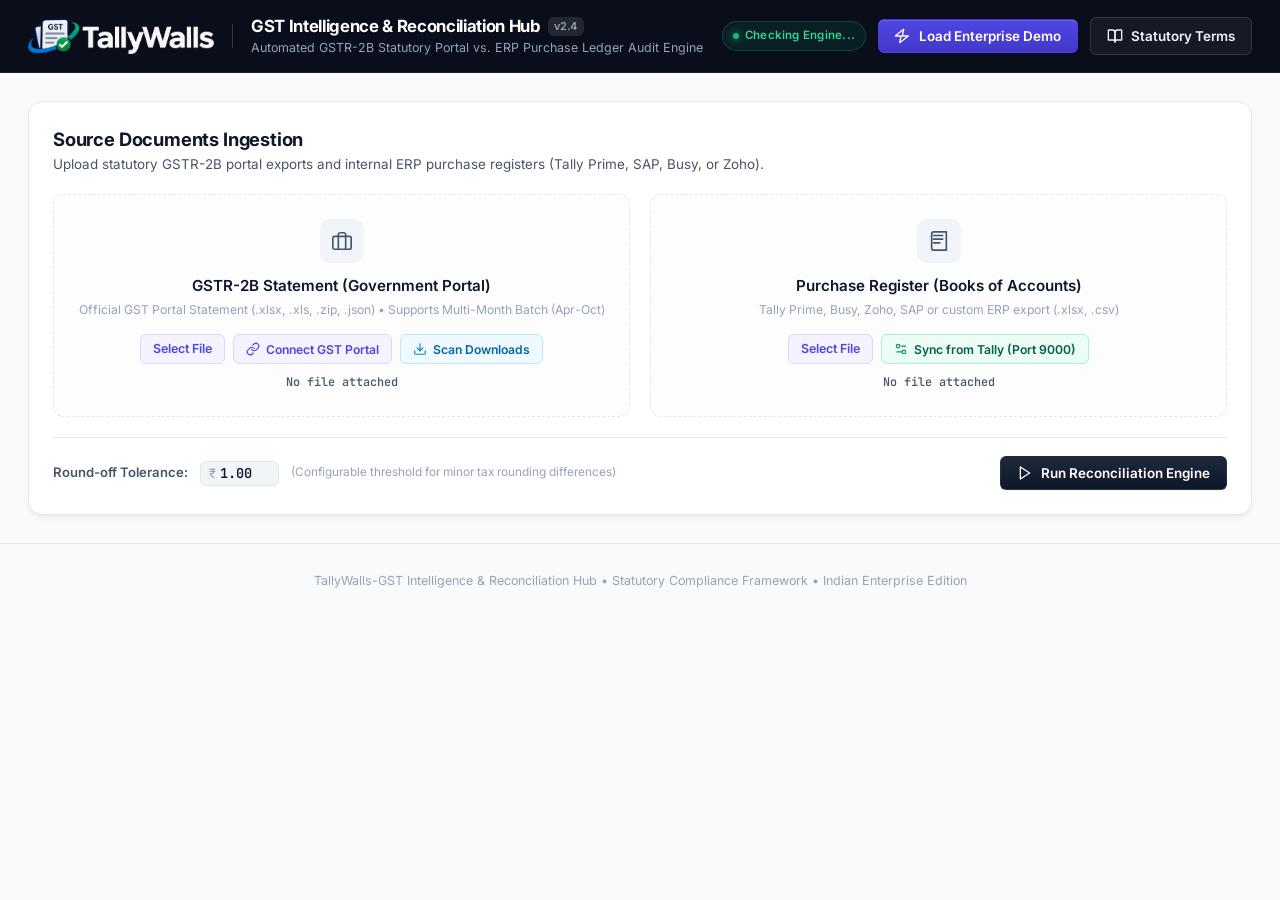
==== commit 08faccf5: "Add hybrid Web + Local Companion Connector architecture and remove fake cloud fallbacks" ====
--- a/app/static/index.html
+++ b/app/static/index.html
@@ -203,6 +203,48 @@
       font-weight: 600;
       color: #34d399;
       letter-spacing: 0.02em;
+      cursor: pointer;
+      transition: all 0.15s ease;
+    }
+
+    .badge-status:hover {
+      background: rgba(16, 185, 129, 0.18);
+    }
+
+    .badge-status.web-offline {
+      background: rgba(245, 158, 11, 0.12);
+      border-color: rgba(245, 158, 11, 0.35);
+      color: #fbbf24;
+    }
+
+    .badge-status.web-offline:hover {
+      background: rgba(245, 158, 11, 0.2);
+    }
+
+    .badge-status.web-offline .status-indicator-dot {
+      background-color: #f59e0b;
+      box-shadow: 0 0 8px #f59e0b;
+    }
+
+    .badge-status.bridge-connected {
+      background: rgba(6, 182, 212, 0.12);
+      border-color: rgba(6, 182, 212, 0.35);
+      color: #22d3ee;
+    }
+
+    .badge-status.bridge-connected .status-indicator-dot {
+      background-color: #06b6d4;
+      box-shadow: 0 0 8px #06b6d4;
+    }
+
+    .btn-connector-needed {
+      background: #fef3c7 !important;
+      color: #92400e !important;
+      border: 1px solid #f59e0b !important;
+    }
+
+    .btn-connector-needed:hover {
+      background: #fde68a !important;
     }
 
     .status-indicator-dot {
@@ -1416,9 +1458,9 @@
       </div>
 
       <div class="nav-controls">
-        <div class="badge-status">
+        <div id="engineStatusBadge" class="badge-status" role="button" tabindex="0" title="Click to view connection details or pair TallyWalls Local Connector">
           <span class="status-indicator-dot"></span>
-          <span id="engineStatusLabel">Local Engine Active</span>
+          <span id="engineStatusLabel">Checking Engine...</span>
         </div>
 
         <button id="btnLoadSample" class="btn-ui btn-accent">
@@ -1428,7 +1470,7 @@
           <span>Load Enterprise Demo</span>
         </button>
 
-        <a href="/static/../../gst_financial_terms_guide.html" target="_blank" class="btn-ui btn-ghost">
+        <a href="/gst_financial_terms_guide.html" target="_blank" class="btn-ui btn-ghost">
           <svg width="16" height="16" viewBox="0 0 24 24" fill="none" stroke="currentColor" stroke-width="2" stroke-linecap="round" stroke-linejoin="round">
             <path d="M2 3h6a4 4 0 0 1 4 4v14a3 3 0 0 0-3-3H2z"/>
             <path d="M22 3h-6a4 4 0 0 0-4 4v14a3 3 0 0 1 3-3h7z"/>
@@ -1454,7 +1496,7 @@
       <div class="dual-drop-grid">
         <!-- GSTR-2B Drop Card -->
         <div class="drop-card" id="dropZone2B">
-          <input type="file" id="file2B" accept=".xlsx, .xls, .csv, .zip" multiple hidden>
+          <input type="file" id="file2B" accept=".xlsx, .xls, .csv, .zip, .json" multiple hidden>
           <div class="drop-icon-box">
             <svg width="22" height="22" viewBox="0 0 24 24" fill="none" stroke="currentColor" stroke-width="1.8" stroke-linecap="round" stroke-linejoin="round">
               <rect width="20" height="14" x="2" y="7" rx="2" ry="2"/>
@@ -1462,7 +1504,7 @@
             </svg>
           </div>
           <div class="drop-title">GSTR-2B Statement (Government Portal)</div>
-          <div class="drop-format-hint">Official GST Portal Excel Statement (.xlsx, .xls, .zip) • Supports Multi-Month Batch (Apr-Oct)</div>
+          <div class="drop-format-hint">Official GST Portal Statement (.xlsx, .xls, .zip, .json) • Supports Multi-Month Batch (Apr-Oct)</div>
           <div style="display:flex; gap:8px; flex-wrap:wrap; justify-content:center;">
             <span class="btn-subtle-upload" onclick="event.stopPropagation(); document.getElementById('file2B').click();">Select File</span>
             <button type="button" id="btnOpenPortalModal" class="btn-portal-trigger" onclick="event.stopPropagation(); openPortalModal();">
@@ -1917,6 +1959,7 @@
         </div>
 
         <div class="modal-body">
+          <div id="downloadsEnvNotice" style="margin-bottom:10px;"></div>
           <div id="downloadsScanningState" style="text-align:center; padding:24px 0; color:var(--text-secondary);">
             Scanning local Downloads directory...
           </div>
@@ -1969,6 +2012,7 @@
         </div>
 
         <div class="modal-body">
+          <div id="tallyEnvNotice" style="margin-bottom:10px;"></div>
           <div style="display:flex; align-items:center; justify-content:space-between; padding:12px 16px; background:#f8fafc; border:1px solid var(--border-light); border-radius:var(--radius-md); margin-bottom:14px;">
             <div>
               <div style="font-size:0.85rem; font-weight:600; color:var(--text-primary);">Tally Server Status</div>
@@ -2015,12 +2059,83 @@
       </div>
     </div>
 
+    <!-- LOCAL CONNECTOR SETUP & PAIRING MODAL -->
+    <div id="connectorModal" class="modal-overlay" style="display: none;">
+      <div class="modal-window">
+        <div class="modal-header">
+          <div class="modal-header-icon" style="background:#e0f2fe; color:#0284c7;">
+            <svg width="20" height="20" viewBox="0 0 24 24" fill="none" stroke="currentColor" stroke-width="2" stroke-linecap="round" stroke-linejoin="round">
+              <rect x="2" y="3" width="20" height="14" rx="2" ry="2"/>
+              <line x1="8" y1="21" x2="16" y2="21"/>
+              <line x1="12" y1="17" x2="12" y2="21"/>
+            </svg>
+          </div>
+          <div>
+            <h3>TallyWalls Local Connector Setup</h3>
+            <p class="modal-sub">Enables live GST Portal browser sync, Tally Port 9000 &amp; Downloads folder from the website</p>
+          </div>
+          <button type="button" class="btn-modal-close" onclick="closeConnectorModal()">&times;</button>
+        </div>
+
+        <div class="modal-body">
+          <div id="connectorSummaryBanner" style="padding:12px 14px; border-radius:8px; border:1px solid var(--border-light); background:#f8fafc; margin-bottom:14px; font-size:0.82rem; line-height:1.45;">
+            Checking local companion bridge on <code>http://127.0.0.1:9455</code>...
+          </div>
+
+          <div style="background:#ffffff; border:1px solid var(--border-light); border-radius:8px; padding:12px 14px; margin-bottom:14px;">
+            <div style="font-size:0.82rem; font-weight:700; color:var(--text-primary); margin-bottom:6px;">
+              Step 1: Run TallyWalls Connector on your Windows PC
+            </div>
+            <p style="font-size:0.78rem; color:var(--text-secondary); line-height:1.45; margin-bottom:10px;">
+              GST Portal automation, Tally Prime (<code>localhost:9000</code>), and your Downloads folder stay securely on your computer. Download and double-click <strong>TallyWallsConnector.exe</strong> once, then click <strong>Open TallyWalls Website</strong> in its window for automatic zero-PIN pairing.
+            </p>
+            <div style="display:flex; gap:8px; flex-wrap:wrap; align-items:center;">
+              <a href="https://github.com/Abhyuday-Sharma/tallywalls/releases/latest" target="_blank" rel="noopener noreferrer" class="btn-ui btn-accent" style="font-size:0.78rem; padding:7px 12px;">
+                Download TallyWalls Connector (.zip / .exe)
+              </a>
+              <button type="button" id="btnProbeConnector" class="btn-ui btn-ghost" style="font-size:0.78rem; padding:7px 12px; border:1px solid var(--border-light); color:var(--text-primary); background:#f8fafc;">
+                Re-Check Connection
+              </button>
+            </div>
+            <p style="font-size:0.72rem; color:var(--text-tertiary); margin-top:8px; line-height:1.4;">
+              Note: If Chrome or Microsoft Edge asks to allow connecting to devices on your local network, click <strong>Allow</strong>. Your GST credentials never leave your PC.
+            </p>
+          </div>
+
+          <div style="background:#f8fafc; border:1px solid var(--border-light); border-radius:8px; padding:12px 14px;">
+            <div style="font-size:0.82rem; font-weight:700; color:var(--text-primary); margin-bottom:6px;">
+              Step 2: Pair With 6-Digit Connector PIN (Manual Pairing)
+            </div>
+            <p style="font-size:0.76rem; color:var(--text-secondary); margin-bottom:8px;">
+              Already opened Connector on your PC? Enter the 6-digit PIN displayed in its window:
+            </p>
+            <div style="display:flex; gap:8px; align-items:center;">
+              <input type="text" id="connectorPinInput" class="form-input" maxlength="7" placeholder="e.g. 482910" style="max-width:170px; font-family:var(--font-mono); letter-spacing:2px; font-weight:700; text-align:center;">
+              <button type="button" id="btnPairConnector" class="btn-ui btn-primary" style="font-size:0.8rem; padding:8px 14px;">
+                Pair Connector
+              </button>
+              <button type="button" id="btnDisconnectConnector" class="btn-ui btn-ghost" style="display:none; font-size:0.76rem; padding:7px 10px; color:#b91c1c; border:1px solid #fecaca; background:#fef2f2;">
+                Unpair
+              </button>
+            </div>
+            <div id="connectorStatusMsg" style="font-size:0.76rem; margin-top:8px; color:var(--text-secondary);"></div>
+          </div>
+        </div>
+
+        <div class="modal-footer">
+          <button type="button" class="btn-ui btn-primary" onclick="closeConnectorModal()" style="margin-left:auto;">
+            Done
+          </button>
+        </div>
+      </div>
+    </div>
+
   </main>
 
   <footer class="app-footer">
     <p>TallyWalls-GST Intelligence &amp; Reconciliation Hub &bull; Statutory Compliance Framework &bull; Indian Enterprise Edition</p>
   </footer>
 
-  <script src="/static/js/app.js?v=2.7.0"></script>
+  <script src="/static/js/app.js?v=2.8.0"></script>
 </body>
 </html>
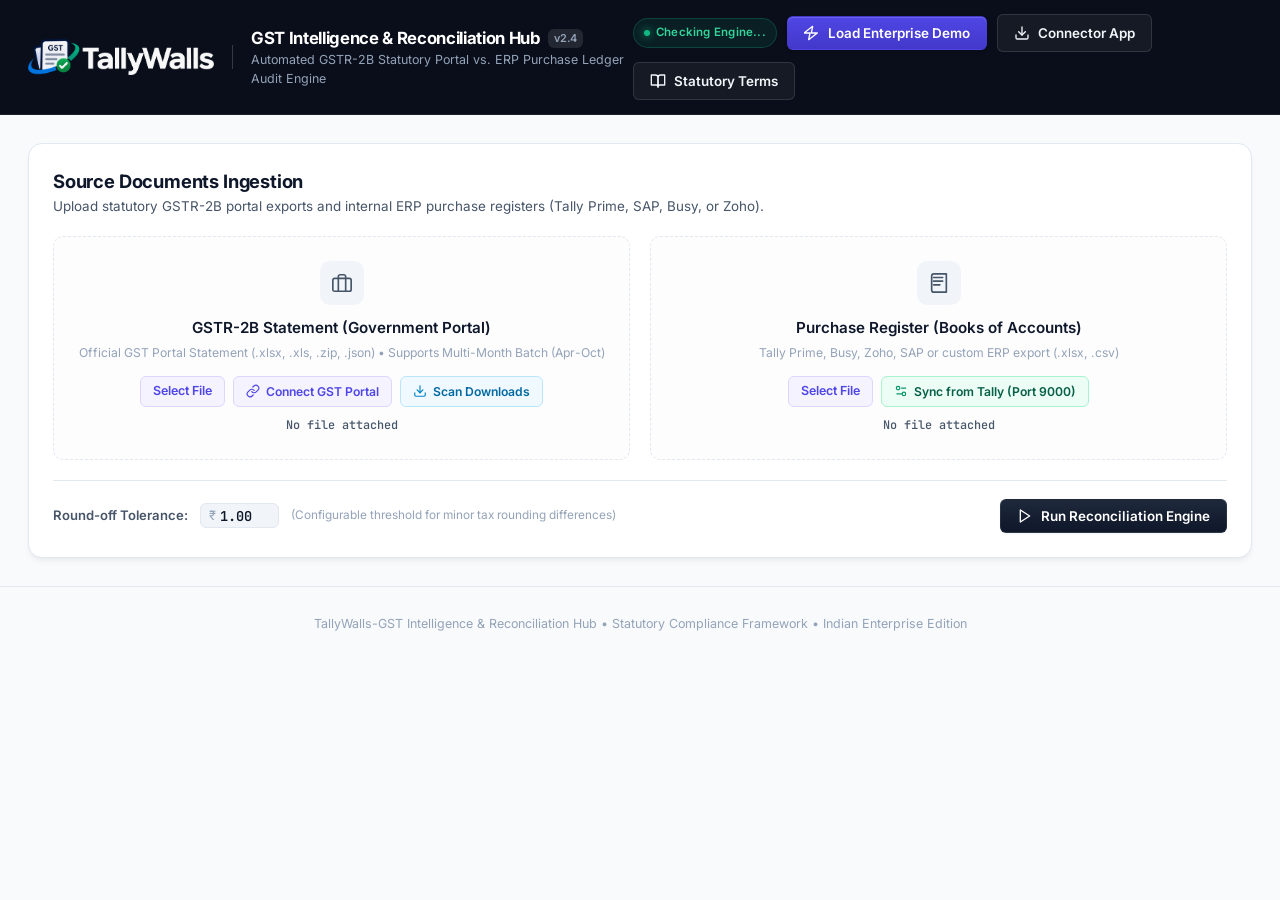
==== commit 6f10184c: "Add inbuilt Connector download page and direct download endpoint" ====
--- a/app/static/index.html
+++ b/app/static/index.html
@@ -188,7 +188,8 @@
     .nav-controls {
       display: flex;
       align-items: center;
-      gap: 12px;
+      gap: 10px;
+      flex-wrap: wrap;
     }
 
     .badge-status {
@@ -1469,6 +1470,15 @@
           </svg>
           <span>Load Enterprise Demo</span>
         </button>
+
+        <a href="/connector" class="btn-ui btn-ghost">
+          <svg width="16" height="16" viewBox="0 0 24 24" fill="none" stroke="currentColor" stroke-width="2" stroke-linecap="round" stroke-linejoin="round">
+            <path d="M21 15v4a2 2 0 0 1-2 2H5a2 2 0 0 1-2-2v-4"/>
+            <polyline points="7 10 12 15 17 10"/>
+            <line x1="12" y1="15" x2="12" y2="3"/>
+          </svg>
+          <span>Connector App</span>
+        </a>
 
         <a href="/gst_financial_terms_guide.html" target="_blank" class="btn-ui btn-ghost">
           <svg width="16" height="16" viewBox="0 0 24 24" fill="none" stroke="currentColor" stroke-width="2" stroke-linecap="round" stroke-linejoin="round">
@@ -2090,8 +2100,11 @@
               GST Portal automation, Tally Prime (<code>localhost:9000</code>), and your Downloads folder stay securely on your computer. Download and double-click <strong>TallyWallsConnector.exe</strong> once, then click <strong>Open TallyWalls Website</strong> in its window for automatic zero-PIN pairing.
             </p>
             <div style="display:flex; gap:8px; flex-wrap:wrap; align-items:center;">
-              <a href="https://github.com/Abhyuday-Sharma/tallywalls/releases/latest" target="_blank" rel="noopener noreferrer" class="btn-ui btn-accent" style="font-size:0.78rem; padding:7px 12px;">
-                Download TallyWalls Connector (.zip / .exe)
+              <a href="/api/connector/download" download="TallyWallsConnector_Windows.zip" id="btnDirectDownloadConnector" class="btn-ui btn-accent" style="font-size:0.78rem; padding:7px 12px;">
+                Download Connector (.zip &mdash; 109.8 MB)
+              </a>
+              <a href="/connector" target="_blank" rel="noopener noreferrer" class="btn-ui btn-ghost" style="font-size:0.78rem; padding:7px 12px; border:1px solid var(--border-light); color:var(--text-primary); background:#f8fafc;">
+                Setup &amp; Guide Page
               </a>
               <button type="button" id="btnProbeConnector" class="btn-ui btn-ghost" style="font-size:0.78rem; padding:7px 12px; border:1px solid var(--border-light); color:var(--text-primary); background:#f8fafc;">
                 Re-Check Connection
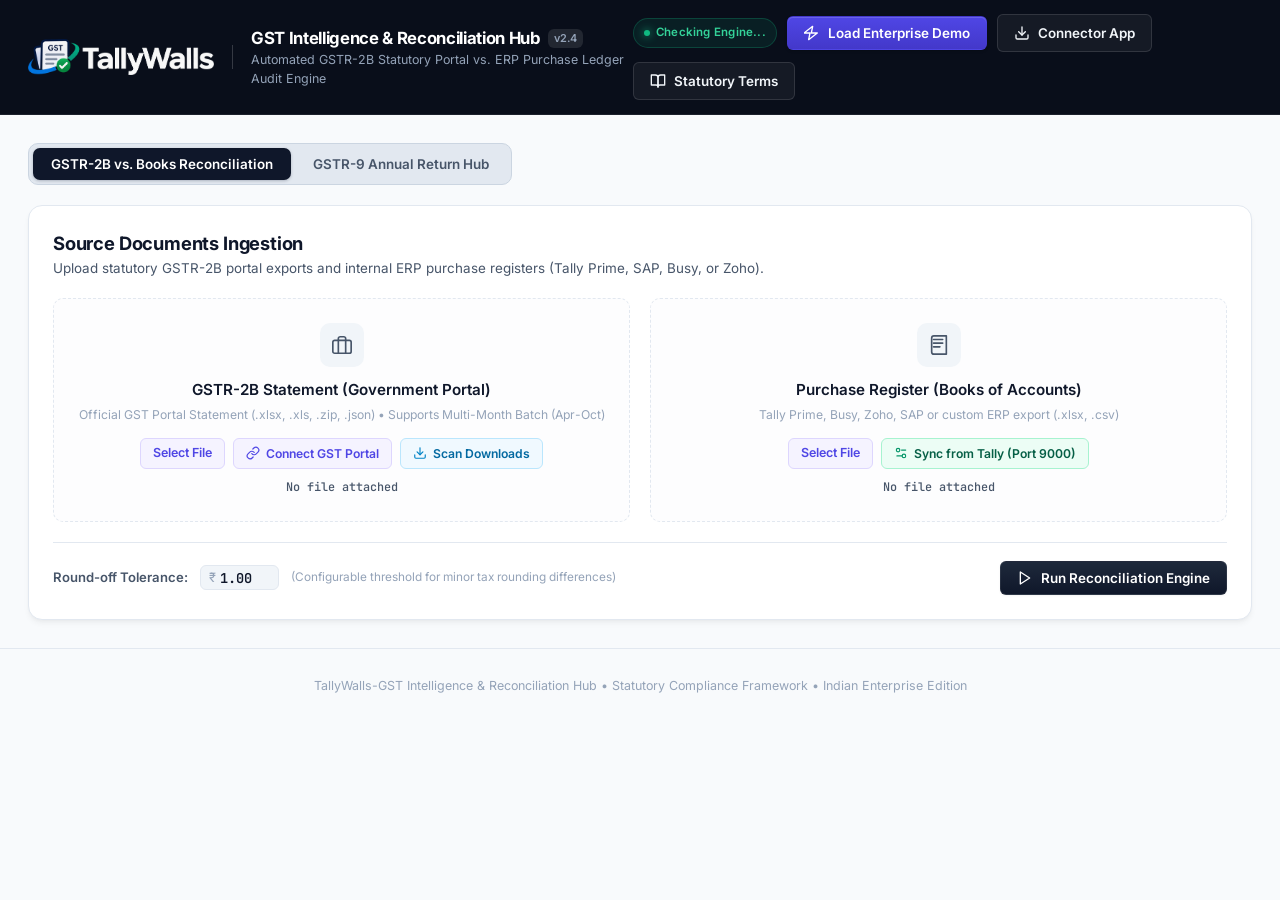
==== commit 3112cdc3: "Implement GSTR-9 Annual Return Hub (Tables 4-18, GSTR-9C tie-out, 8-sheet Excel working paper)" ====
--- a/app/static/index.html
+++ b/app/static/index.html
@@ -6,7 +6,7 @@
   <link rel="icon" type="image/png" href="/static/img/favicon.png">
   <link rel="apple-touch-icon" href="/static/img/icon-192.png">
   <title>TallyWalls-GST Intelligence & Reconciliation Hub | GSTR-2B vs. Books</title>
-  <link rel="stylesheet" href="/static/css/style.css?v=2.1">
+  <link rel="stylesheet" href="/static/css/style.css?v=3.0">
   <style>
     @import url('https://fonts.googleapis.com/css2?family=Inter:wght@300;400;500;600;700;800&family=JetBrains+Mono:wght@400;500;600&display=swap');
 
@@ -1243,20 +1243,25 @@
       inset: 0;
       background: rgba(15, 23, 42, 0.65);
       backdrop-filter: blur(4px);
-      z-index: 100;
+      z-index: 1000;
       display: flex;
       align-items: center;
       justify-content: center;
-      padding: 20px;
+      padding: 32px 24px;
+      overflow-y: auto;
     }
 
     .modal-window {
       background: #ffffff;
       border: 1px solid var(--border-light);
       border-radius: var(--radius-lg);
-      width: 100%;
-      max-width: 580px;
-      box-shadow: 0 20px 25px -5px rgb(0 0 0 / 0.15), 0 8px 10px -6px rgb(0 0 0 / 0.1);
+      width: min(560px, calc(100vw - 48px));
+      max-width: 560px;
+      max-height: min(680px, calc(100vh - 80px));
+      margin: auto;
+      display: flex;
+      flex-direction: column;
+      box-shadow: 0 25px 50px -12px rgb(0 0 0 / 0.25), 0 10px 15px -3px rgb(0 0 0 / 0.1);
       overflow: hidden;
       animation: modalFadeIn 0.2s cubic-bezier(0.16, 1, 0.3, 1);
     }
@@ -1267,12 +1272,13 @@
     }
 
     .modal-header {
-      padding: 18px 22px;
+      padding: 16px 22px;
       border-bottom: 1px solid var(--border-light);
       display: flex;
       align-items: center;
       gap: 12px;
       background: #fafafa;
+      flex-shrink: 0;
     }
 
     .modal-header-icon {
@@ -1320,20 +1326,23 @@
     }
 
     .modal-body {
-      padding: 22px;
+      padding: 18px 22px;
+      overflow-y: auto;
+      flex: 1 1 auto;
+      min-height: 0;
     }
 
     .portal-info-banner {
       background: #f0fdf4;
       border: 1px solid #bbf7d0;
       border-radius: var(--radius-sm);
-      padding: 12px 14px;
-      font-size: 0.8rem;
+      padding: 10px 12px;
+      font-size: 0.78rem;
       color: #166534;
       display: flex;
       gap: 10px;
-      margin-bottom: 18px;
-      line-height: 1.45;
+      margin-bottom: 12px;
+      line-height: 1.42;
     }
 
     .portal-info-banner svg {
@@ -1344,20 +1353,26 @@
     .form-row-grid {
       display: grid;
       grid-template-columns: 1fr 1fr;
-      gap: 14px;
-      margin-bottom: 14px;
+      gap: 12px;
+      margin-bottom: 10px;
+    }
+
+    @media (max-width: 560px) {
+      .form-row-grid {
+        grid-template-columns: 1fr;
+      }
     }
 
     .form-group {
-      margin-bottom: 14px;
+      margin-bottom: 10px;
     }
 
     .form-group label {
       display: block;
-      font-size: 0.78rem;
+      font-size: 0.76rem;
       font-weight: 600;
       color: var(--text-secondary);
-      margin-bottom: 6px;
+      margin-bottom: 5px;
     }
 
     .form-input, .form-select {
@@ -1385,7 +1400,7 @@
       gap: 8px;
       font-size: 0.78rem;
       color: var(--text-secondary);
-      margin-bottom: 16px;
+      margin-bottom: 12px;
       cursor: pointer;
     }
 
@@ -1393,8 +1408,8 @@
       background: #f8fafc;
       border: 1px solid var(--border-light);
       border-radius: var(--radius-sm);
-      padding: 14px;
-      margin-top: 14px;
+      padding: 12px 14px;
+      margin-top: 12px;
     }
 
     .progress-step-item {
@@ -1436,11 +1451,206 @@
     }
 
     .modal-footer {
-      padding: 16px 22px;
+      padding: 14px 22px;
       border-top: 1px solid var(--border-light);
       background: #fafafa;
       display: flex;
       gap: 12px;
+      flex-shrink: 0;
+    }
+
+    .modal-footer .btn-ghost {
+      color: var(--text-primary);
+      background: #ffffff;
+      border-color: var(--border-light);
+    }
+
+    .modal-footer .btn-ghost:hover {
+      background: var(--surface-subtle);
+      border-color: #cbd5e1;
+      color: var(--text-primary);
+    }
+
+    /* WORKSPACE HUB SWITCHER & GSTR-9 ANNUAL HUB */
+    .workspace-switcher {
+      display: inline-flex;
+      background: #e2e8f0;
+      padding: 4px;
+      border-radius: var(--radius-md);
+      gap: 4px;
+      margin-bottom: 20px;
+      border: 1px solid #cbd5e1;
+    }
+
+    .ws-tab-btn {
+      font-family: var(--font-sans);
+      font-size: 0.84rem;
+      font-weight: 600;
+      color: var(--text-secondary);
+      background: transparent;
+      border: none;
+      padding: 8px 18px;
+      border-radius: 7px;
+      cursor: pointer;
+      transition: all 0.15s ease;
+    }
+
+    .ws-tab-btn:hover {
+      color: var(--text-primary);
+    }
+
+    .ws-tab-btn.active {
+      background: #0f172a;
+      color: #ffffff;
+      box-shadow: 0 1px 3px rgba(15, 23, 42, 0.25);
+    }
+
+    .g9-config-bar {
+      display: grid;
+      grid-template-columns: repeat(auto-fit, minmax(190px, 1fr));
+      gap: 12px;
+      padding: 14px 16px;
+      background: #f8fafc;
+      border: 1px solid var(--border-light);
+      border-radius: var(--radius-md);
+      margin-bottom: 18px;
+      align-items: end;
+    }
+
+    .g9-upload-grid {
+      display: grid;
+      grid-template-columns: 1fr 1fr;
+      gap: 18px;
+      margin-bottom: 18px;
+    }
+
+    @media (max-width: 960px) {
+      .g9-upload-grid {
+        grid-template-columns: 1fr;
+      }
+    }
+
+    .g9-panel-box {
+      background: #ffffff;
+      border: 1px solid var(--border-light);
+      border-radius: var(--radius-md);
+      padding: 18px;
+    }
+
+    .g9-panel-title {
+      font-size: 0.92rem;
+      font-weight: 700;
+      color: var(--text-primary);
+      margin-bottom: 4px;
+    }
+
+    .g9-panel-sub {
+      font-size: 0.76rem;
+      color: var(--text-secondary);
+      margin-bottom: 14px;
+    }
+
+    .g9-file-row {
+      display: flex;
+      align-items: center;
+      justify-content: space-between;
+      gap: 10px;
+      padding: 10px 12px;
+      background: #f8fafc;
+      border: 1px dashed #cbd5e1;
+      border-radius: var(--radius-sm);
+      margin-bottom: 10px;
+    }
+
+    .g9-file-row.has-file {
+      border-style: solid;
+      border-color: #10b981;
+      background: #f0fdf4;
+    }
+
+    .g9-file-meta {
+      min-width: 0;
+    }
+
+    .g9-file-meta strong {
+      display: block;
+      font-size: 0.8rem;
+      color: var(--text-primary);
+    }
+
+    .g9-file-meta span {
+      display: block;
+      font-size: 0.72rem;
+      color: var(--text-tertiary);
+      overflow: hidden;
+      text-overflow: ellipsis;
+      white-space: nowrap;
+      max-width: 290px;
+    }
+
+    .g9-3b-mini-grid {
+      display: grid;
+      grid-template-columns: repeat(auto-fit, minmax(135px, 1fr));
+      gap: 8px;
+      padding: 10px;
+      background: #f8fafc;
+      border: 1px solid var(--border-light);
+      border-radius: var(--radius-sm);
+      margin-top: 8px;
+    }
+
+    .g9-mini-field label {
+      display: block;
+      font-size: 0.68rem;
+      font-weight: 600;
+      color: var(--text-secondary);
+      margin-bottom: 3px;
+    }
+
+    .g9-mini-field input {
+      width: 100%;
+      padding: 5px 8px;
+      font-size: 0.78rem;
+      font-family: var(--font-mono);
+      border: 1px solid #cbd5e1;
+      border-radius: 4px;
+      background: #ffffff;
+    }
+
+    .g9-table-total td {
+      font-weight: 700;
+      background: #f1f5f9;
+      border-top: 2px solid #cbd5e1;
+    }
+
+    .g9-badge-ok {
+      display: inline-block;
+      padding: 2px 8px;
+      border-radius: 999px;
+      font-size: 0.7rem;
+      font-weight: 600;
+      background: #dcfce7;
+      color: #166534;
+    }
+
+    .g9-badge-warn {
+      display: inline-block;
+      padding: 2px 8px;
+      border-radius: 999px;
+      font-size: 0.7rem;
+      font-weight: 600;
+      background: #fef3c7;
+      color: #92400e;
+    }
+
+    .g9-badge-err {
+      display: inline-block;
+      padding: 2px 8px;
+      border-radius: 999px;
+      font-size: 0.7rem;
+      font-weight: 600;
+      background: #fee2e2;
+      color: #991b1b;
     }
   </style>
 </head>
@@ -1493,6 +1703,17 @@
 
   <!-- MAIN APP SHELL -->
   <main class="shell-container">
+
+    <div class="workspace-switcher" role="tablist" aria-label="Module Workspace">
+      <button type="button" id="wsTabRecon" class="ws-tab-btn active" role="tab" aria-selected="true" onclick="switchWorkspace('recon')">
+        GSTR-2B vs. Books Reconciliation
+      </button>
+      <button type="button" id="wsTabGstr9" class="ws-tab-btn" role="tab" aria-selected="false" onclick="switchWorkspace('gstr9')">
+        GSTR-9 Annual Return Hub
+      </button>
+    </div>
+
+    <div id="workspaceRecon">
 
     <!-- INGESTION PANEL -->
     <section class="ingestion-card">
@@ -1770,7 +1991,257 @@
 
     </div>
 
-    <!-- GST PORTAL DIRECT BRIDGE MODAL -->
+    </div><!-- /#workspaceRecon -->
+
+    <!-- GSTR-9 ANNUAL RETURN HUB WORKSPACE -->
+    <div id="workspaceGstr9" style="display: none;">
+      <section class="ingestion-card">
+        <div class="section-meta" style="flex-wrap:wrap; gap:12px;">
+          <div>
+            <h2>GSTR-9 Annual Return Computation &amp; Audit Hub</h2>
+            <p>Consolidate full-year Sales, Purchases, GSTR-1, GSTR-2B (including Apr-Nov Sec 16(4) cut-off), and GSTR-3B into statutory Tables 4-18 &amp; GSTR-9C tie-out.</p>
+          </div>
+          <button type="button" id="btnG9LoadSample" class="btn-ui btn-accent">
+            <span>Load 12M FY Sample</span>
+          </button>
+        </div>
+
+        <div class="g9-config-bar">
+          <div class="form-group" style="margin-bottom:0;">
+            <label for="g9Fy">Financial Year:</label>
+            <select id="g9Fy" class="form-select">
+              <option value="2025-26" selected>FY 2025-26</option>
+              <option value="2024-25">FY 2024-25</option>
+              <option value="2026-27">FY 2026-27</option>
+              <option value="2023-24">FY 2023-24</option>
+            </select>
+          </div>
+          <div class="form-group" style="margin-bottom:0;">
+            <label for="g9CutoffMonth">Sec 16(4) Cut-Off Window:</label>
+            <select id="g9CutoffMonth" class="form-select">
+              <option value="11" selected>Apr - Nov 30 (Next FY)</option>
+              <option value="10">Apr - Oct 31 (Next FY)</option>
+            </select>
+          </div>
+          <div class="form-group" style="margin-bottom:0;">
+            <label for="g9TurnoverSlab">Annual Turnover Slab (HSN Rule):</label>
+            <select id="g9TurnoverSlab" class="form-select">
+              <option value="true" selected>Above Rs. 5 Cr (6-Digit HSN Required)</option>
+              <option value="false">Up to Rs. 5 Cr (4-Digit HSN Required)</option>
+            </select>
+          </div>
+          <div>
+            <button type="button" id="btnG9Run" class="btn-ui btn-primary" style="width:100%;">
+              <span>Run GSTR-9 Engine</span>
+            </button>
+          </div>
+        </div>
+
+        <div class="g9-upload-grid">
+          <!-- Left Column: Outward Supplies & GSTR-3B -->
+          <div class="g9-panel-box">
+            <div class="g9-panel-title">Outward Supplies &amp; GSTR-3B Summary</div>
+            <div class="g9-panel-sub">Upload full-year Sales Register, GSTR-1 (.xlsx / .zip / .json), and GSTR-3B — or enter key 3B totals directly.</div>
+
+            <div class="g9-file-row" id="g9RowSales">
+              <input type="file" id="g9FileSales" accept=".xlsx,.xls,.csv,.zip,.json" multiple hidden>
+              <div class="g9-file-meta">
+                <strong>Sales Register (Tally / ERP)</strong>
+                <span id="g9LabelSales">No Sales Register attached</span>
+              </div>
+              <button type="button" class="btn-portal-trigger" onclick="document.getElementById('g9FileSales').click();">Select Files</button>
+            </div>
+
+            <div class="g9-file-row" id="g9RowGstr1">
+              <input type="file" id="g9FileGstr1" accept=".xlsx,.xls,.csv,.zip,.json" multiple hidden>
+              <div class="g9-file-meta">
+                <strong>GSTR-1 Annual / Monthly Export</strong>
+                <span id="g9LabelGstr1">No GSTR-1 export attached</span>
+              </div>
+              <button type="button" class="btn-portal-trigger" onclick="document.getElementById('g9FileGstr1').click();">Select Files</button>
+            </div>
+
+            <div class="g9-file-row" id="g9RowGstr3B">
+              <input type="file" id="g9FileGstr3B" accept=".xlsx,.xls,.csv,.zip,.json" multiple hidden>
+              <div class="g9-file-meta">
+                <strong>GSTR-3B Filed Summary (Optional File)</strong>
+                <span id="g9LabelGstr3B">No GSTR-3B file attached (or use inputs below)</span>
+              </div>
+              <button type="button" class="btn-portal-trigger" onclick="document.getElementById('g9FileGstr3B').click();">Select Files</button>
+            </div>
+
+            <div style="font-size:0.74rem; font-weight:700; color:var(--text-secondary); margin-top:10px;">
+              Manual GSTR-3B &amp; Interest Overrides (Optional / Quick Edit)
+            </div>
+            <div class="g9-3b-mini-grid">
+              <div class="g9-mini-field">
+                <label for="g9_3b_outward_taxable">3.1(a) Outward Taxable</label>
+                <input type="number" id="g9_3b_outward_taxable" step="0.01" placeholder="Auto / 0.00">
+              </div>
+              <div class="g9-mini-field">
+                <label for="g9_3b_outward_tax">3.1(a) Outward Tax</label>
+                <input type="number" id="g9_3b_outward_tax" step="0.01" placeholder="Auto / 0.00">
+              </div>
+              <div class="g9-mini-field">
+                <label for="g9_3b_itc_4a5">3B Table 4A(5) ITC</label>
+                <input type="number" id="g9_3b_itc_4a5" step="0.01" placeholder="Auto / 0.00">
+              </div>
+              <div class="g9-mini-field">
+                <label for="g9_3b_cash_paid">6.1 Cash Tax Paid</label>
+                <input type="number" id="g9_3b_cash_paid" step="0.01" placeholder="0.00">
+              </div>
+              <div class="g9-mini-field">
+                <label for="g9_3b_itc_paid">6.1 ITC Utilized</label>
+                <input type="number" id="g9_3b_itc_paid" step="0.01" placeholder="0.00">
+              </div>
+              <div class="g9-mini-field">
+                <label for="g9_3b_interest_fee">Portal Int. + Late Fee</label>
+                <input type="number" id="g9_3b_interest_fee" step="0.01" placeholder="0.00">
+              </div>
+              <div class="g9-mini-field">
+                <label for="g9_books_interest_fee">Books Int. + Late Fee</label>
+                <input type="number" id="g9_books_interest_fee" step="0.01" placeholder="0.00">
+              </div>
+            </div>
+          </div>
+
+          <!-- Right Column: Inward Supplies & Statutory Rules -->
+          <div class="g9-panel-box">
+            <div class="g9-panel-title">Inward Supplies &amp; Statutory Rule Flags</div>
+            <div class="g9-panel-sub">Upload 12M Purchase Register &amp; Consolidated GSTR-2B (with Apr-Nov cutoff) and configure Sec 17(5), Rule 37, and Rule 42/43.</div>
+
+            <div class="g9-file-row" id="g9RowPurchase">
+              <input type="file" id="g9FilePurchase" accept=".xlsx,.xls,.csv,.zip,.json" multiple hidden>
+              <div class="g9-file-meta">
+                <strong>Purchase Register (12M Books)</strong>
+                <span id="g9LabelPurchase">No Purchase Register attached</span>
+              </div>
+              <button type="button" class="btn-portal-trigger" onclick="document.getElementById('g9FilePurchase').click();">Select Files</button>
+            </div>
+
+            <div class="g9-file-row" id="g9Row2B">
+              <input type="file" id="g9File2B" accept=".xlsx,.xls,.csv,.zip,.json" multiple hidden>
+              <div class="g9-file-meta">
+                <strong>Consolidated GSTR-2B (12M + Cutoff)</strong>
+                <span id="g9Label2B">No GSTR-2B statement attached</span>
+              </div>
+              <button type="button" class="btn-portal-trigger" onclick="document.getElementById('g9File2B').click();">Select Files</button>
+            </div>
+
+            <div style="display:flex; align-items:center; gap:10px; margin-bottom:12px; flex-wrap:wrap;">
+              <button type="button" id="btnG9ReuseActive" class="btn-tally-trigger">
+                <span>Reuse Active 2B &amp; Books Files</span>
+              </button>
+              <span id="g9ReuseStatus" style="font-size:0.74rem; color:var(--text-secondary);"></span>
+            </div>
+
+            <div style="font-size:0.74rem; font-weight:700; color:var(--text-secondary); margin-top:6px;">
+              Rule 37 / Rule 42 / Rule 43 Adjustments (Auto-computed from ledger tags unless overridden)
+            </div>
+            <div class="g9-3b-mini-grid">
+              <div class="g9-mini-field">
+                <label for="g9_rule37_tax">Rule 37 (&gt;180d) Tax</label>
+                <input type="number" id="g9_rule37_tax" step="0.01" placeholder="Auto from ledger">
+              </div>
+              <div class="g9-mini-field">
+                <label for="g9_rule42_pct">Rule 42 Exempt Ratio (%)</label>
+                <input type="number" id="g9_rule42_pct" step="0.01" min="0" max="100" placeholder="Auto from Sales">
+              </div>
+              <div class="g9-mini-field">
+                <label for="g9_rule43_tax">Rule 43 Capex Reversal</label>
+                <input type="number" id="g9_rule43_tax" step="0.01" placeholder="0.00">
+              </div>
+              <div class="g9-mini-field">
+                <label for="g9_reclaimed_6h">Reclaimed Rule 37 (6H)</label>
+                <input type="number" id="g9_reclaimed_6h" step="0.01" placeholder="0.00">
+              </div>
+            </div>
+          </div>
+        </div>
+      </section>
+
+      <!-- GSTR-9 LOADER -->
+      <div id="g9LoadingIndicator" class="reconcile-loader">
+        <div class="loader-pulse"></div>
+        <div class="loader-title" id="g9LoadingText">Computing Statutory GSTR-9 Tables 4-18...</div>
+        <div class="loader-sub">Aggregating outward turnover, running annual ITC bridge, Rule 42/37 reversals, and HSN validation.</div>
+      </div>
+
+      <!-- GSTR-9 RESULTS -->
+      <div id="g9ResultsSection" style="display: none;">
+        <div class="kpi-cluster">
+          <div class="metric-card card-theme-books">
+            <div class="metric-top">
+              <span class="metric-label">Turnover Variance (Books vs 1)</span>
+            </div>
+            <div class="metric-amount" id="g9KpiTurnoverVar">₹0.00</div>
+            <div class="metric-footer" id="g9KpiTurnoverSub">Books: ₹0.00 | GSTR-1: ₹0.00</div>
+          </div>
+
+          <div class="metric-card card-theme-matched">
+            <div class="metric-top">
+              <span class="metric-label">Net Eligible ITC (Table 7J)</span>
+            </div>
+            <div class="metric-amount" id="g9KpiNetItc">₹0.00</div>
+            <div class="metric-footer" id="g9KpiNetItcSub">Table 6O: ₹0.00 | Reversed 7I: ₹0.00</div>
+          </div>
+
+          <div class="metric-card card-theme-unbooked">
+            <div class="metric-top">
+              <span class="metric-label">Table 8D Variance (2B - 8B - 8C)</span>
+            </div>
+            <div class="metric-amount" id="g9Kpi8dDiff">₹0.00</div>
+            <div class="metric-footer" id="g9Kpi8dSub">Table 8A: ₹0.00 | Next-FY 8C: ₹0.00</div>
+          </div>
+
+          <div class="metric-card card-theme-risk">
+            <div class="metric-top">
+              <span class="metric-label">Tax Shortfall / Excess (Table 9)</span>
+            </div>
+            <div class="metric-amount" id="g9KpiTaxShortfall">₹0.00</div>
+            <div class="metric-footer" id="g9KpiTaxSub">Payable: ₹0.00 | Paid: ₹0.00</div>
+          </div>
+
+          <div class="metric-card card-theme-portal">
+            <div class="metric-top">
+              <span class="metric-label">HSN Audit Warnings (17 &amp; 18)</span>
+            </div>
+            <div class="metric-amount" id="g9KpiHsnErrors">0</div>
+            <div class="metric-footer" id="g9KpiHsnSub">4/6-digit &amp; effective rate checks</div>
+          </div>
+        </div>
+
+        <div id="g9AuditAlerts" style="margin-bottom: 18px;"></div>
+
+        <section class="recon-vault-card">
+          <div class="vault-header-bar">
+            <div>
+              <h3 id="g9VaultTitle" style="font-size:0.98rem; font-weight:700; color:var(--text-primary);">Statutory Working Paper Preview</h3>
+              <p id="g9VaultSubtitle" style="font-size:0.78rem; color:var(--text-secondary);">FY 2025-26 | Cut-off: Apr - Nov 30</p>
+            </div>
+            <button type="button" id="btnG9ExportExcel" class="btn-ui btn-export">
+              <span>Export GSTR-9 Working Paper (.xlsx)</span>
+            </button>
+          </div>
+
+          <div class="segmented-tabs-wrapper">
+            <div class="segmented-tabs">
+              <button type="button" class="tab-pill g9-subtab active" data-g9tab="outward">Tables 4 &amp; 5 (Outward)</button>
+              <button type="button" class="tab-pill g9-subtab" data-g9tab="itc">Tables 6, 7 &amp; 8 (ITC Bridge)</button>
+              <button type="button" class="tab-pill g9-subtab" data-g9tab="tax">Tables 9 &amp; 10-14 (Tax &amp; Cutoff)</button>
+              <button type="button" class="tab-pill g9-subtab" data-g9tab="hsn">Tables 17 &amp; 18 (HSN Summary)</button>
+              <button type="button" class="tab-pill g9-subtab" data-g9tab="drilldown">Reversals &amp; Table 8D Drilldown</button>
+            </div>
+          </div>
+
+          <div id="g9TableContainer" class="table-viewport"></div>
+        </section>
+      </div>
+    </div><!-- /#workspaceGstr9 -->
+
+  </main>
+
+  <!-- GST PORTAL DIRECT BRIDGE MODAL -->
     <div id="portalModal" class="modal-overlay" style="display: none;">
       <div class="modal-window">
         <div class="modal-header">
@@ -1894,16 +2365,18 @@
             <button type="button" onclick="clearSavedCredentials()" style="background: none; border: none; color: #dc2626; font-size: 0.75rem; cursor: pointer; text-decoration: underline;">Clear</button>
           </div>
 
-          <div class="form-group">
-            <label for="portalUsername">GST Portal Username:</label>
-            <input type="text" id="portalUsername" class="form-input" placeholder="Enter your GST Portal username" autocomplete="off">
-          </div>
-
-          <div class="form-group">
-            <label for="portalPassword">GST Portal Password:</label>
-            <div style="position: relative;">
-              <input type="password" id="portalPassword" class="form-input" placeholder="Enter your GST Portal password" autocomplete="off" style="padding-right: 50px;">
-              <button type="button" id="btnTogglePass" onclick="togglePasswordVisibility()" style="position: absolute; right: 8px; top: 50%; transform: translateY(-50%); background: none; border: none; cursor: pointer; color: var(--text-muted); font-size: 0.75rem; padding: 4px;">Show</button>
+          <div class="form-row-grid">
+            <div class="form-group" style="margin-bottom:0;">
+              <label for="portalUsername">GST Portal Username:</label>
+              <input type="text" id="portalUsername" class="form-input" placeholder="Enter your GST Portal username" autocomplete="off">
+            </div>
+
+            <div class="form-group" style="margin-bottom:0;">
+              <label for="portalPassword">GST Portal Password:</label>
+              <div style="position: relative;">
+                <input type="password" id="portalPassword" class="form-input" placeholder="Enter your GST Portal password" autocomplete="off" style="padding-right: 50px;">
+                <button type="button" id="btnTogglePass" onclick="togglePasswordVisibility()" style="position: absolute; right: 8px; top: 50%; transform: translateY(-50%); background: none; border: none; cursor: pointer; color: var(--text-muted); font-size: 0.75rem; padding: 4px;">Show</button>
+              </div>
             </div>
           </div>
 
@@ -2143,12 +2616,10 @@
       </div>
     </div>
 
-  </main>
-
   <footer class="app-footer">
     <p>TallyWalls-GST Intelligence &amp; Reconciliation Hub &bull; Statutory Compliance Framework &bull; Indian Enterprise Edition</p>
   </footer>
 
-  <script src="/static/js/app.js?v=2.8.0"></script>
+  <script src="/static/js/app.js?v=3.0.0"></script>
 </body>
 </html>
